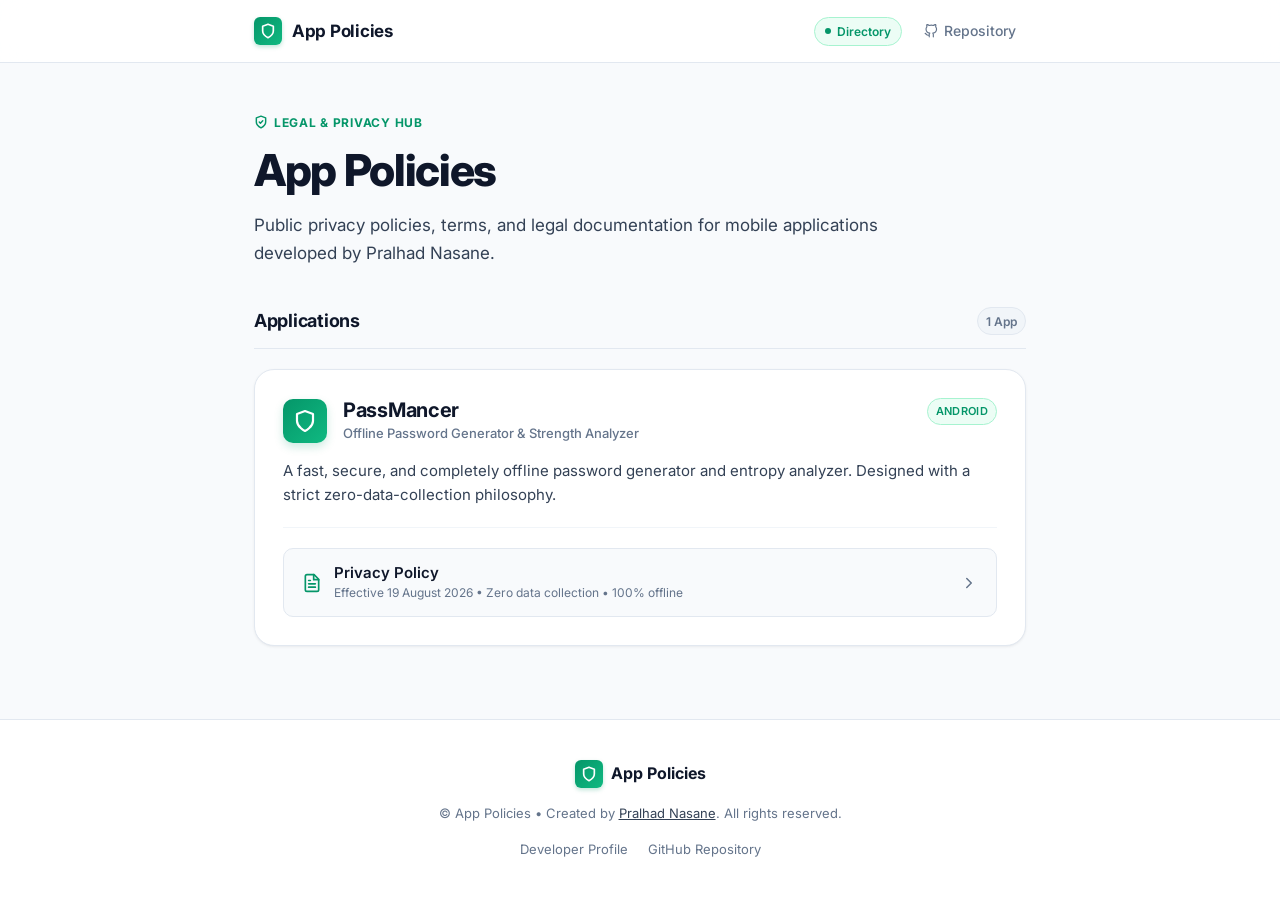
==== index.html @ 56f9294c "initialize project with privacy policy pages" ====
<!DOCTYPE html>
<html lang="en">
<head>
  <meta charset="UTF-8">
  <meta name="viewport" content="width=device-width, initial-scale=1.0">
  <meta name="description" content="Public privacy policies and legal documentation for applications created by Pralhad Nasane.">
  <meta name="author" content="Pralhad Nasane">
  <meta name="theme-color" content="#f8fafc">
  <meta name="robots" content="index, follow">

  <title>App Policies — Legal Documents & Privacy Policies</title>

  <!-- Open Source Font: Inter via Google Fonts -->
  <link rel="preconnect" href="https://fonts.googleapis.com">
  <link rel="preconnect" href="https://fonts.gstatic.com" crossorigin>
  <link href="https://fonts.googleapis.com/css2?family=Inter:wght@400;500;600;700;800&display=swap" rel="stylesheet">

  <!-- Stylesheet -->
  <link rel="stylesheet" href="./styles.css">
</head>
<body>

  <!-- Site Navigation Header -->
  <header class="site-header">
    <div class="header-container">
      <a href="./index.html" class="brand" aria-label="App Policies Directory">
        <div class="brand-icon" aria-hidden="true">
          <!-- Shield Key Icon -->
          <svg xmlns="http://www.w3.org/2000/svg" viewBox="0 0 24 24" fill="none" stroke="currentColor" stroke-width="2.5" stroke-linecap="round" stroke-linejoin="round">
            <path d="M12 22s8-4 8-10V5l-8-3-8 3v7c0 6 8 10 8 10z"/>
          </svg>
        </div>
        <span>App Policies</span>
      </a>

      <div class="header-nav">
        <span class="header-badge">
          <span class="header-badge-dot" aria-hidden="true"></span>
          Directory
        </span>
        <a href="https://github.com/Pralhad-Nasane/app-policies" target="_blank" rel="noopener noreferrer" class="nav-link" aria-label="GitHub Repository (opens in new tab)">
          <svg xmlns="http://www.w3.org/2000/svg" viewBox="0 0 24 24" fill="none" stroke="currentColor" stroke-width="2" stroke-linecap="round" stroke-linejoin="round" aria-hidden="true">
            <path d="M9 19c-5 1.5-5-2.5-7-3m14 6v-3.87a3.37 3.37 0 0 0-.94-2.61c3.14-.35 6.44-1.54 6.44-7A5.44 5.44 0 0 0 20 4.77 5.07 5.07 0 0 0 19.91 1S18.73.65 16 2.48a13.38 13.38 0 0 0-7 0C6.27.65 5.09 1 5.09 1A5.07 5.07 0 0 0 5 4.77a5.44 5.44 0 0 0-1.5 3.78c0 5.42 3.3 6.61 6.44 7A3.37 3.37 0 0 0 9 18.13V22"/>
          </svg>
          <span>Repository</span>
        </a>
      </div>
    </div>
  </header>

  <!-- Main Content -->
  <main class="main-content">

    <!-- Hero Header -->
    <header class="hero">
      <div class="hero-eyebrow">
        <svg xmlns="http://www.w3.org/2000/svg" width="14" height="14" viewBox="0 0 24 24" fill="none" stroke="currentColor" stroke-width="2.5" stroke-linecap="round" stroke-linejoin="round" aria-hidden="true">
          <path d="M12 22s8-4 8-10V5l-8-3-8 3v7c0 6 8 10 8 10z"/>
          <path d="m9 12 2 2 4-4"/>
        </svg>
        Legal & Privacy Hub
      </div>
      <h1 class="hero-title">App Policies</h1>
      <p class="hero-description">
        Public privacy policies, terms, and legal documentation for mobile applications developed by Pralhad Nasane.
      </p>
    </header>

    <!-- Applications List -->
    <section aria-labelledby="apps-heading">
      <div class="section-header">
        <h2 id="apps-heading" class="section-title">Applications</h2>
        <span class="section-count">1 App</span>
      </div>

      <div class="apps-grid">
        
        <!-- PassMancer Card -->
        <article class="app-card">
          <div class="app-card-header">
            <div class="app-meta">
              <div class="app-icon" aria-hidden="true">
                <!-- Shield Icon -->
                <svg xmlns="http://www.w3.org/2000/svg" viewBox="0 0 24 24" fill="none" stroke="currentColor" stroke-width="2.2" stroke-linecap="round" stroke-linejoin="round">
                  <path d="M12 22s8-4 8-10V5l-8-3-8 3v7c0 6 8 10 8 10z"/>
                </svg>
              </div>
              <div class="app-titles">
                <h3 class="app-name">PassMancer</h3>
                <span class="app-subtitle">Offline Password Generator & Strength Analyzer</span>
              </div>
            </div>
            <span class="platform-badge">Android</span>
          </div>

          <p class="app-description">
            A fast, secure, and completely offline password generator and entropy analyzer. Designed with a strict zero-data-collection philosophy.
          </p>

          <nav class="policy-links-list" aria-label="PassMancer legal documents">
            <a href="./passmancer/privacy-policy/index.html" class="policy-link-item">
              <div class="policy-link-left">
                <div class="policy-link-icon" aria-hidden="true">
                  <!-- Document Icon -->
                  <svg xmlns="http://www.w3.org/2000/svg" width="20" height="20" viewBox="0 0 24 24" fill="none" stroke="currentColor" stroke-width="2" stroke-linecap="round" stroke-linejoin="round">
                    <path d="M14.5 2H6a2 2 0 0 0-2 2v16a2 2 0 0 0 2 2h12a2 2 0 0 0 2-2V7.5L14.5 2z"/>
                    <polyline points="14 2 14 8 20 8"/>
                    <line x1="16" x2="8" y1="13" y2="13"/>
                    <line x1="16" x2="8" y1="17" y2="17"/>
                    <line x1="10" x2="8" y1="9" y2="9"/>
                  </svg>
                </div>
                <div class="policy-link-text">
                  <span class="policy-link-title">Privacy Policy</span>
                  <span class="policy-link-desc">Effective 19 August 2026 &bull; Zero data collection &bull; 100% offline</span>
                </div>
              </div>
              <div class="policy-link-arrow" aria-hidden="true">
                <svg xmlns="http://www.w3.org/2000/svg" width="18" height="18" viewBox="0 0 24 24" fill="none" stroke="currentColor" stroke-width="2" stroke-linecap="round" stroke-linejoin="round">
                  <polyline points="9 18 15 12 9 6"/>
                </svg>
              </div>
            </a>
          </nav>
        </article>

        <!-- Future apps can be added here easily as new .app-card elements -->

      </div>
    </section>

  </main>

  <!-- Site Footer -->
  <footer class="site-footer">
    <div class="footer-container">
      <div class="footer-brand">
        <div class="brand-icon" aria-hidden="true">
          <svg xmlns="http://www.w3.org/2000/svg" viewBox="0 0 24 24" fill="none" stroke="currentColor" stroke-width="2.5" stroke-linecap="round" stroke-linejoin="round">
            <path d="M12 22s8-4 8-10V5l-8-3-8 3v7c0 6 8 10 8 10z"/>
          </svg>
        </div>
        <span>App Policies</span>
      </div>
      <p class="footer-copy">&copy; App Policies &bull; Created by <a href="https://github.com/Pralhad-Nasane" target="_blank" rel="noopener noreferrer" style="color: var(--text-secondary); text-decoration: underline;">Pralhad Nasane</a>. All rights reserved.</p>
      <div class="footer-links">
        <a href="https://github.com/Pralhad-Nasane" target="_blank" rel="noopener noreferrer" class="footer-link">Developer Profile</a>
        <a href="https://github.com/Pralhad-Nasane/app-policies" target="_blank" rel="noopener noreferrer" class="footer-link">GitHub Repository</a>
      </div>
    </div>
  </footer>

</body>
</html>
---- styles.css ----
:root {
  /* Color Palette */
  --bg-page: #f8fafc;
  --bg-surface: #ffffff;
  --bg-subtle: #f1f5f9;
  --bg-accent-subtle: #ecfdf5;
  --bg-accent-light: #d1fae5;

  /* Text Colors */
  --text-primary: #0f172a;
  --text-secondary: #334155;
  --text-muted: #64748b;
  --text-tertiary: #94a3b8;

  /* Accent Colors (Emerald) */
  --accent-primary: #059669;
  --accent-hover: #047857;
  --accent-active: #065f46;
  --accent-border: #a7f3d0;

  /* Border & Divider Colors */
  --border-subtle: #e2e8f0;
  --border-medium: #cbd5e1;

  /* Typography */
  --font-family: 'Inter', -apple-system, BlinkMacSystemFont, 'Segoe UI', Roboto, 'Helvetica Neue', Arial, sans-serif;

  /* Shadows */
  --shadow-xs: 0 1px 2px 0 rgba(15, 23, 42, 0.04);
  --shadow-sm: 0 1px 3px 0 rgba(15, 23, 42, 0.06), 0 1px 2px -1px rgba(15, 23, 42, 0.04);
  --shadow-md: 0 4px 6px -1px rgba(15, 23, 42, 0.05), 0 2px 4px -2px rgba(15, 23, 42, 0.04);
  --shadow-lg: 0 10px 25px -5px rgba(15, 23, 42, 0.06), 0 8px 10px -6px rgba(15, 23, 42, 0.03);

  /* Layout & Radii */
  --radius-sm: 6px;
  --radius-md: 10px;
  --radius-lg: 14px;
  --radius-xl: 20px;
  --radius-full: 9999px;

  --max-width: 820px;
  --transition: 0.2s ease;
}

*, *::before, *::after {
  box-sizing: border-box;
  margin: 0;
  padding: 0;
}

html {
  font-family: var(--font-family);
  font-size: 16px;
  line-height: 1.6;
  color: var(--text-primary);
  background-color: var(--bg-page);
  -webkit-font-smoothing: antialiased;
  -moz-osx-font-smoothing: grayscale;
}

body {
  min-height: 100vh;
  display: flex;
  flex-direction: column;
  color: var(--text-secondary);
  background-color: var(--bg-page);
}

::selection {
  background-color: var(--accent-light);
  color: var(--accent-hover);
}

/* Header & Navigation */
.site-header {
  position: sticky;
  top: 0;
  z-index: 50;
  background-color: rgba(255, 255, 255, 0.88);
  backdrop-filter: blur(12px);
  -webkit-backdrop-filter: blur(12px);
  border-bottom: 1px solid var(--border-subtle);
}

.header-container {
  max-width: var(--max-width);
  margin: 0 auto;
  padding: 0.875rem 1.5rem;
  display: flex;
  align-items: center;
  justify-content: space-between;
  gap: 1rem;
}

.brand {
  display: flex;
  align-items: center;
  gap: 0.625rem;
  text-decoration: none;
  color: var(--text-primary);
  font-weight: 700;
  font-size: 1.0625rem;
  letter-spacing: -0.015em;
  transition: opacity var(--transition);
}

.brand:hover {
  opacity: 0.85;
}

.brand-icon {
  width: 28px;
  height: 28px;
  border-radius: var(--radius-sm);
  background: linear-gradient(135deg, #059669 0%, #10b981 100%);
  display: flex;
  align-items: center;
  justify-content: center;
  color: #ffffff;
  box-shadow: 0 2px 4px rgba(5, 150, 105, 0.25);
  flex-shrink: 0;
}

.brand-icon svg {
  width: 16px;
  height: 16px;
}

.header-badge {
  display: inline-flex;
  align-items: center;
  gap: 0.375rem;
  font-size: 0.75rem;
  font-weight: 600;
  color: var(--accent-primary);
  background-color: var(--bg-accent-subtle);
  border: 1px solid var(--accent-border);
  padding: 0.25rem 0.625rem;
  border-radius: var(--radius-full);
}

.header-badge-dot {
  width: 6px;
  height: 6px;
  border-radius: 50%;
  background-color: var(--accent-primary);
}

.header-nav {
  display: flex;
  align-items: center;
  gap: 0.75rem;
}

.nav-link {
  display: inline-flex;
  align-items: center;
  gap: 0.375rem;
  font-size: 0.875rem;
  font-weight: 500;
  color: var(--text-muted);
  text-decoration: none;
  padding: 0.375rem 0.625rem;
  border-radius: var(--radius-sm);
  transition: color var(--transition), background-color var(--transition);
}

.nav-link:hover {
  color: var(--text-primary);
  background-color: var(--bg-subtle);
}

.nav-link svg {
  width: 14px;
  height: 14px;
}

/* Main Content Layout */
.main-content {
  flex: 1 0 auto;
  max-width: var(--max-width);
  width: 100%;
  margin: 0 auto;
  padding: 3rem 1.5rem 4rem;
}

/* Hero Section */
.hero {
  margin-bottom: 2.5rem;
}

.hero-eyebrow {
  display: inline-flex;
  align-items: center;
  gap: 0.375rem;
  font-size: 0.75rem;
  font-weight: 700;
  text-transform: uppercase;
  letter-spacing: 0.06em;
  color: var(--accent-primary);
  margin-bottom: 0.75rem;
}

.hero-title {
  font-size: clamp(2rem, 4.5vw, 2.75rem);
  font-weight: 800;
  color: var(--text-primary);
  line-height: 1.2;
  letter-spacing: -0.03em;
  margin-bottom: 0.875rem;
}

.hero-description {
  font-size: 1.0625rem;
  line-height: 1.65;
  color: var(--text-secondary);
  max-width: 640px;
}

/* Applications Section Header */
.section-header {
  display: flex;
  align-items: center;
  justify-content: space-between;
  margin-bottom: 1.25rem;
  padding-bottom: 0.75rem;
  border-bottom: 1px solid var(--border-subtle);
}

.section-title {
  font-size: 1.125rem;
  font-weight: 700;
  color: var(--text-primary);
  letter-spacing: -0.015em;
}

.section-count {
  font-size: 0.75rem;
  font-weight: 600;
  color: var(--text-muted);
  background-color: var(--bg-subtle);
  padding: 0.2rem 0.5rem;
  border-radius: var(--radius-full);
  border: 1px solid var(--border-subtle);
}

/* App Cards Grid */
.apps-grid {
  display: flex;
  flex-direction: column;
  gap: 1.25rem;
}

.app-card {
  background-color: var(--bg-surface);
  border: 1px solid var(--border-subtle);
  border-radius: var(--radius-xl);
  padding: 1.75rem;
  box-shadow: var(--shadow-sm);
  transition: border-color var(--transition), box-shadow var(--transition);
}

.app-card:hover {
  border-color: var(--accent-border);
  box-shadow: var(--shadow-md);
}

.app-card-header {
  display: flex;
  align-items: flex-start;
  justify-content: space-between;
  gap: 1rem;
  margin-bottom: 1rem;
}

.app-meta {
  display: flex;
  align-items: center;
  gap: 1rem;
}

.app-icon {
  width: 44px;
  height: 44px;
  border-radius: var(--radius-md);
  background: linear-gradient(135deg, #059669 0%, #10b981 100%);
  color: #ffffff;
  display: flex;
  align-items: center;
  justify-content: center;
  box-shadow: 0 4px 10px rgba(5, 150, 105, 0.2);
  flex-shrink: 0;
}

.app-icon svg {
  width: 24px;
  height: 24px;
}

.app-titles {
  display: flex;
  flex-direction: column;
}

.app-name {
  font-size: 1.25rem;
  font-weight: 700;
  color: var(--text-primary);
  line-height: 1.25;
  letter-spacing: -0.015em;
}

.app-subtitle {
  font-size: 0.8125rem;
  color: var(--text-muted);
  font-weight: 500;
}

.platform-badge {
  display: inline-flex;
  align-items: center;
  gap: 0.25rem;
  font-size: 0.6875rem;
  font-weight: 600;
  color: var(--accent-primary);
  background-color: var(--bg-accent-subtle);
  border: 1px solid var(--accent-border);
  padding: 0.25rem 0.5rem;
  border-radius: var(--radius-full);
  text-transform: uppercase;
  letter-spacing: 0.03em;
}

.app-description {
  font-size: 0.9375rem;
  line-height: 1.6;
  color: var(--text-secondary);
  margin-bottom: 1.25rem;
}

/* Policy Links */
.policy-links-list {
  display: flex;
  flex-direction: column;
  gap: 0.5rem;
  border-top: 1px solid var(--bg-subtle);
  padding-top: 1.25rem;
}

.policy-link-item {
  display: flex;
  align-items: center;
  justify-content: space-between;
  padding: 0.875rem 1.125rem;
  background-color: var(--bg-page);
  border: 1px solid var(--border-subtle);
  border-radius: var(--radius-md);
  text-decoration: none;
  color: var(--text-primary);
  transition: background-color var(--transition), border-color var(--transition), transform var(--transition);
}

.policy-link-item:hover {
  background-color: var(--bg-surface);
  border-color: var(--accent-border);
  transform: translateY(-1px);
}

.policy-link-left {
  display: flex;
  align-items: center;
  gap: 0.75rem;
}

.policy-link-icon {
  width: 20px;
  height: 20px;
  color: var(--accent-primary);
  display: flex;
  align-items: center;
  justify-content: center;
  flex-shrink: 0;
}

.policy-link-text {
  display: flex;
  flex-direction: column;
}

.policy-link-title {
  font-size: 0.9375rem;
  font-weight: 600;
  color: var(--text-primary);
  line-height: 1.3;
}

.policy-link-desc {
  font-size: 0.75rem;
  color: var(--text-muted);
}

.policy-link-arrow {
  color: var(--text-muted);
  transition: color var(--transition), transform var(--transition);
  display: flex;
  align-items: center;
}

.policy-link-item:hover .policy-link-arrow {
  color: var(--accent-primary);
  transform: translateX(3px);
}

/* Accessibility Focus */
a:focus-visible {
  outline: 2px solid var(--accent-primary);
  outline-offset: 3px;
  border-radius: 4px;
}

/* Footer */
.site-footer {
  border-top: 1px solid var(--border-subtle);
  background-color: var(--bg-surface);
  margin-top: auto;
}

.footer-container {
  max-width: var(--max-width);
  margin: 0 auto;
  padding: 2.5rem 1.5rem;
  display: flex;
  flex-direction: column;
  align-items: center;
  gap: 1rem;
  text-align: center;
}

.footer-brand {
  display: flex;
  align-items: center;
  gap: 0.5rem;
  font-weight: 700;
  font-size: 1rem;
  color: var(--text-primary);
}

.footer-copy {
  font-size: 0.8125rem;
  color: var(--text-muted);
  line-height: 1.5;
}

.footer-links {
  display: flex;
  gap: 1.25rem;
}

.footer-link {
  font-size: 0.8125rem;
  color: var(--text-muted);
  text-decoration: none;
  transition: color var(--transition);
}

.footer-link:hover {
  color: var(--accent-primary);
  text-decoration: underline;
}

/* Responsive */
@media (max-width: 640px) {
  .header-container {
    padding: 0.75rem 1rem;
  }

  .main-content {
    padding: 2rem 1rem 3rem;
  }

  .app-card {
    padding: 1.25rem;
  }

  .app-card-header {
    flex-direction: column;
    align-items: flex-start;
    gap: 0.75rem;
  }

  .policy-link-item {
    padding: 0.75rem 1rem;
  }
}
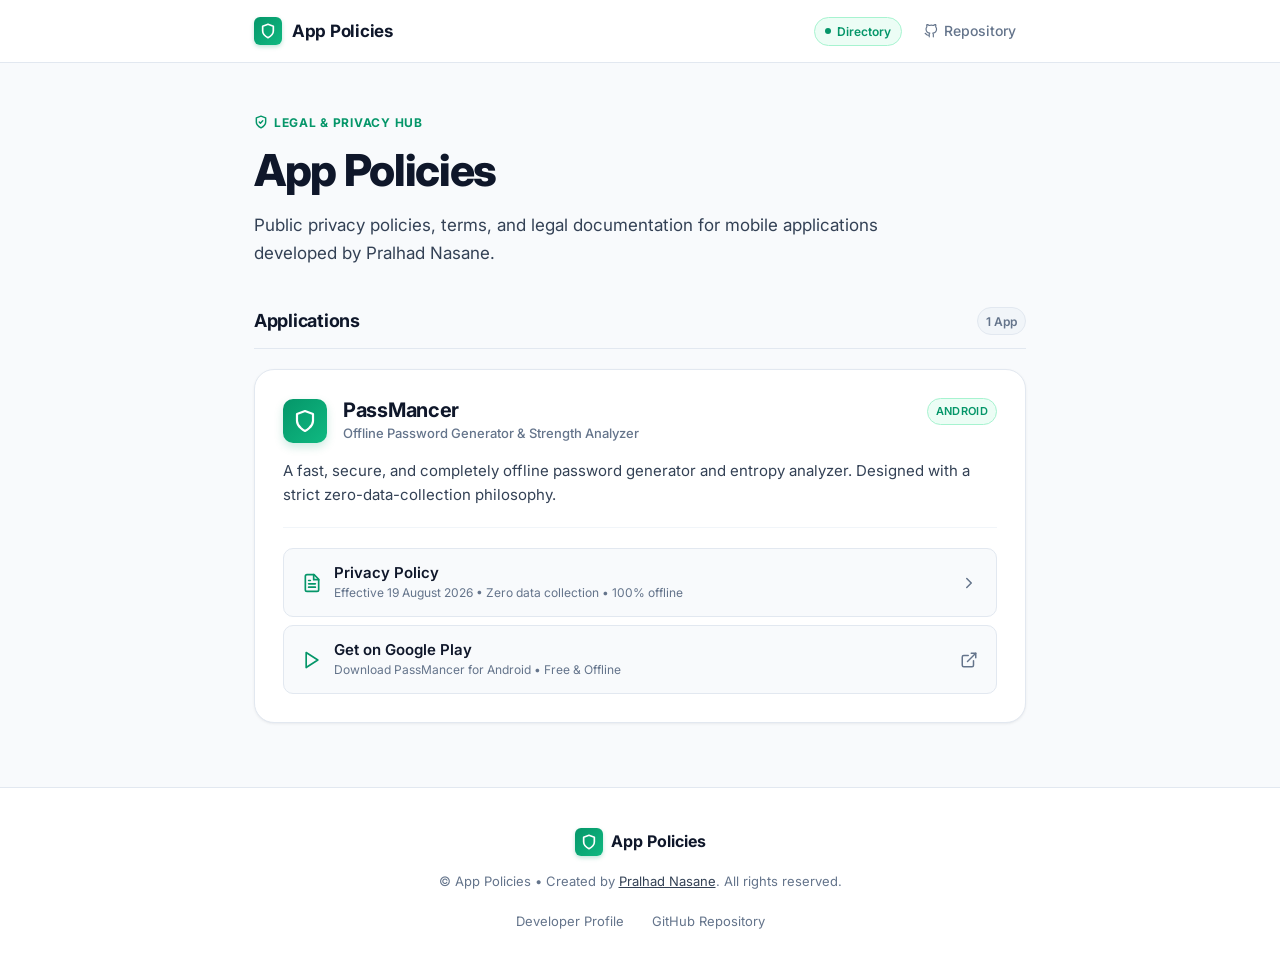
==== commit 09157d6c: "apply responsive styling" ====
--- a/index.html
+++ b/index.html
@@ -97,7 +97,7 @@
             A fast, secure, and completely offline password generator and entropy analyzer. Designed with a strict zero-data-collection philosophy.
           </p>
 
-          <nav class="policy-links-list" aria-label="PassMancer legal documents">
+          <nav class="policy-links-list" aria-label="PassMancer links and documents">
             <a href="./passmancer/privacy-policy/index.html" class="policy-link-item">
               <div class="policy-link-left">
                 <div class="policy-link-icon" aria-hidden="true">
@@ -118,6 +118,29 @@
               <div class="policy-link-arrow" aria-hidden="true">
                 <svg xmlns="http://www.w3.org/2000/svg" width="18" height="18" viewBox="0 0 24 24" fill="none" stroke="currentColor" stroke-width="2" stroke-linecap="round" stroke-linejoin="round">
                   <polyline points="9 18 15 12 9 6"/>
+                </svg>
+              </div>
+            </a>
+
+            <a href="https://play.google.com/store/apps/details?id=com.passmancer.android&amp;pcampaignid=web_share" target="_blank" rel="noopener noreferrer" class="policy-link-item">
+              <div class="policy-link-left">
+                <div class="policy-link-icon" aria-hidden="true">
+                  <!-- Google Play Icon -->
+                  <svg xmlns="http://www.w3.org/2000/svg" width="20" height="20" viewBox="0 0 24 24" fill="none" stroke="currentColor" stroke-width="2" stroke-linecap="round" stroke-linejoin="round">
+                    <polygon points="5 3 19 12 5 21 5 3"/>
+                  </svg>
+                </div>
+                <div class="policy-link-text">
+                  <span class="policy-link-title">Get on Google Play</span>
+                  <span class="policy-link-desc">Download PassMancer for Android &bull; Free &amp; Offline</span>
+                </div>
+              </div>
+              <div class="policy-link-arrow" aria-hidden="true">
+                <!-- External Link Icon -->
+                <svg xmlns="http://www.w3.org/2000/svg" width="18" height="18" viewBox="0 0 24 24" fill="none" stroke="currentColor" stroke-width="2" stroke-linecap="round" stroke-linejoin="round">
+                  <path d="M18 13v6a2 2 0 0 1-2 2H5a2 2 0 0 1-2-2V8a2 2 0 0 1 2-2h6"/>
+                  <polyline points="15 3 21 3 21 9"/>
+                  <line x1="10" x2="21" y1="14" y2="3"/>
                 </svg>
               </div>
             </a>
--- a/styles.css
+++ b/styles.css
@@ -56,6 +56,7 @@
   background-color: var(--bg-page);
   -webkit-font-smoothing: antialiased;
   -moz-osx-font-smoothing: grayscale;
+  overflow-x: hidden;
 }
 
 body {
@@ -64,6 +65,9 @@
   flex-direction: column;
   color: var(--text-secondary);
   background-color: var(--bg-page);
+  overflow-x: hidden;
+  overflow-wrap: break-word;
+  word-wrap: break-word;
 }
 
 ::selection {
@@ -76,7 +80,7 @@
   position: sticky;
   top: 0;
   z-index: 50;
-  background-color: rgba(255, 255, 255, 0.88);
+  background-color: rgba(255, 255, 255, 0.9);
   backdrop-filter: blur(12px);
   -webkit-backdrop-filter: blur(12px);
   border-bottom: 1px solid var(--border-subtle);
@@ -102,6 +106,7 @@
   font-size: 1.0625rem;
   letter-spacing: -0.015em;
   transition: opacity var(--transition);
+  flex-shrink: 0;
 }
 
 .brand:hover {
@@ -137,6 +142,7 @@
   border: 1px solid var(--accent-border);
   padding: 0.25rem 0.625rem;
   border-radius: var(--radius-full);
+  white-space: nowrap;
 }
 
 .header-badge-dot {
@@ -144,6 +150,7 @@
   height: 6px;
   border-radius: 50%;
   background-color: var(--accent-primary);
+  flex-shrink: 0;
 }
 
 .header-nav {
@@ -163,6 +170,7 @@
   padding: 0.375rem 0.625rem;
   border-radius: var(--radius-sm);
   transition: color var(--transition), background-color var(--transition);
+  white-space: nowrap;
 }
 
 .nav-link:hover {
@@ -173,6 +181,7 @@
 .nav-link svg {
   width: 14px;
   height: 14px;
+  flex-shrink: 0;
 }
 
 /* Main Content Layout */
@@ -202,7 +211,7 @@
 }
 
 .hero-title {
-  font-size: clamp(2rem, 4.5vw, 2.75rem);
+  font-size: clamp(1.875rem, 4.5vw, 2.75rem);
   font-weight: 800;
   color: var(--text-primary);
   line-height: 1.2;
@@ -329,6 +338,7 @@
   border-radius: var(--radius-full);
   text-transform: uppercase;
   letter-spacing: 0.03em;
+  flex-shrink: 0;
 }
 
 .app-description {
@@ -404,6 +414,7 @@
   transition: color var(--transition), transform var(--transition);
   display: flex;
   align-items: center;
+  flex-shrink: 0;
 }
 
 .policy-link-item:hover .policy-link-arrow {
@@ -453,7 +464,9 @@
 
 .footer-links {
   display: flex;
-  gap: 1.25rem;
+  flex-wrap: wrap;
+  justify-content: center;
+  gap: 1rem 1.25rem;
 }
 
 .footer-link {
@@ -461,6 +474,7 @@
   color: var(--text-muted);
   text-decoration: none;
   transition: color var(--transition);
+  padding: 0.25rem;
 }
 
 .footer-link:hover {
@@ -468,14 +482,15 @@
   text-decoration: underline;
 }
 
-/* Responsive */
+/* Responsive Media Queries */
 @media (max-width: 640px) {
   .header-container {
     padding: 0.75rem 1rem;
+    gap: 0.5rem;
   }
 
   .main-content {
-    padding: 2rem 1rem 3rem;
+    padding: 1.75rem 1rem 3rem;
   }
 
   .app-card {
@@ -492,3 +507,25 @@
     padding: 0.75rem 1rem;
   }
 }
+
+@media (max-width: 380px) {
+  .header-badge {
+    display: none;
+  }
+
+  .header-container {
+    padding: 0.625rem 0.75rem;
+  }
+
+  .main-content {
+    padding: 1.25rem 0.625rem 2.5rem;
+  }
+
+  .hero-title {
+    font-size: 1.5rem;
+  }
+
+  .app-card {
+    padding: 1rem 0.75rem;
+  }
+}
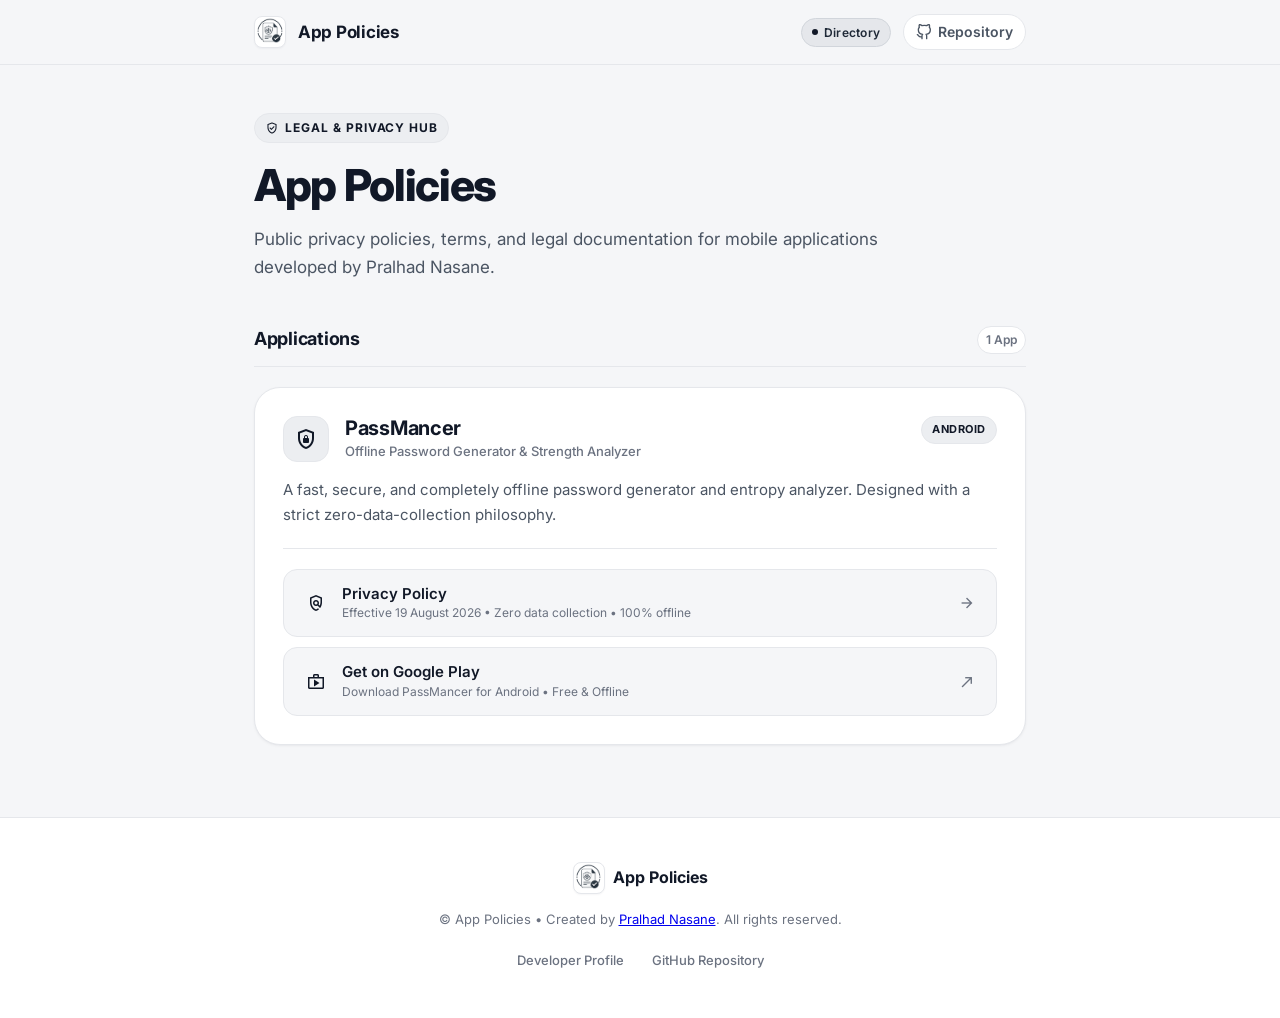
==== commit 9174a236: "Update design to monochrome light theme and add site logo" ====
--- a/index.html
+++ b/index.html
@@ -5,15 +5,16 @@
   <meta name="viewport" content="width=device-width, initial-scale=1.0">
   <meta name="description" content="Public privacy policies and legal documentation for applications created by Pralhad Nasane.">
   <meta name="author" content="Pralhad Nasane">
-  <meta name="theme-color" content="#f8fafc">
+  <meta name="theme-color" content="#f5f6f8">
   <meta name="robots" content="index, follow">
 
-  <title>App Policies — Legal Documents & Privacy Policies</title>
+  <title>App Policies — Legal Documents &amp; Privacy Policies</title>
 
-  <!-- Open Source Font: Inter via Google Fonts -->
+  <!-- Open Source Fonts: Inter & Material Symbols via Google Fonts -->
   <link rel="preconnect" href="https://fonts.googleapis.com">
   <link rel="preconnect" href="https://fonts.gstatic.com" crossorigin>
   <link href="https://fonts.googleapis.com/css2?family=Inter:wght@400;500;600;700;800&display=swap" rel="stylesheet">
+  <link href="https://fonts.googleapis.com/css2?family=Material+Symbols+Outlined:opsz,wght,FILL,GRAD@20..48,100..700,0..1,-50..200" rel="stylesheet">
 
   <!-- Stylesheet -->
   <link rel="stylesheet" href="./styles.css">
@@ -25,10 +26,7 @@
     <div class="header-container">
       <a href="./index.html" class="brand" aria-label="App Policies Directory">
         <div class="brand-icon" aria-hidden="true">
-          <!-- Shield Key Icon -->
-          <svg xmlns="http://www.w3.org/2000/svg" viewBox="0 0 24 24" fill="none" stroke="currentColor" stroke-width="2.5" stroke-linecap="round" stroke-linejoin="round">
-            <path d="M12 22s8-4 8-10V5l-8-3-8 3v7c0 6 8 10 8 10z"/>
-          </svg>
+          <img src="./logo.png" alt="App Policies Logo" width="32" height="32">
         </div>
         <span>App Policies</span>
       </a>
@@ -39,7 +37,7 @@
           Directory
         </span>
         <a href="https://github.com/Pralhad-Nasane/app-policies" target="_blank" rel="noopener noreferrer" class="nav-link" aria-label="GitHub Repository (opens in new tab)">
-          <svg xmlns="http://www.w3.org/2000/svg" viewBox="0 0 24 24" fill="none" stroke="currentColor" stroke-width="2" stroke-linecap="round" stroke-linejoin="round" aria-hidden="true">
+          <svg xmlns="http://www.w3.org/2000/svg" width="16" height="16" viewBox="0 0 24 24" fill="none" stroke="currentColor" stroke-width="2" stroke-linecap="round" stroke-linejoin="round" aria-hidden="true">
             <path d="M9 19c-5 1.5-5-2.5-7-3m14 6v-3.87a3.37 3.37 0 0 0-.94-2.61c3.14-.35 6.44-1.54 6.44-7A5.44 5.44 0 0 0 20 4.77 5.07 5.07 0 0 0 19.91 1S18.73.65 16 2.48a13.38 13.38 0 0 0-7 0C6.27.65 5.09 1 5.09 1A5.07 5.07 0 0 0 5 4.77a5.44 5.44 0 0 0-1.5 3.78c0 5.42 3.3 6.61 6.44 7A3.37 3.37 0 0 0 9 18.13V22"/>
           </svg>
           <span>Repository</span>
@@ -54,11 +52,8 @@
     <!-- Hero Header -->
     <header class="hero">
       <div class="hero-eyebrow">
-        <svg xmlns="http://www.w3.org/2000/svg" width="14" height="14" viewBox="0 0 24 24" fill="none" stroke="currentColor" stroke-width="2.5" stroke-linecap="round" stroke-linejoin="round" aria-hidden="true">
-          <path d="M12 22s8-4 8-10V5l-8-3-8 3v7c0 6 8 10 8 10z"/>
-          <path d="m9 12 2 2 4-4"/>
-        </svg>
-        Legal & Privacy Hub
+        <span class="material-symbols-outlined" aria-hidden="true">verified_user</span>
+        Legal &amp; Privacy Hub
       </div>
       <h1 class="hero-title">App Policies</h1>
       <p class="hero-description">
@@ -80,14 +75,11 @@
           <div class="app-card-header">
             <div class="app-meta">
               <div class="app-icon" aria-hidden="true">
-                <!-- Shield Icon -->
-                <svg xmlns="http://www.w3.org/2000/svg" viewBox="0 0 24 24" fill="none" stroke="currentColor" stroke-width="2.2" stroke-linecap="round" stroke-linejoin="round">
-                  <path d="M12 22s8-4 8-10V5l-8-3-8 3v7c0 6 8 10 8 10z"/>
-                </svg>
+                <span class="material-symbols-outlined">shield_lock</span>
               </div>
               <div class="app-titles">
                 <h3 class="app-name">PassMancer</h3>
-                <span class="app-subtitle">Offline Password Generator & Strength Analyzer</span>
+                <span class="app-subtitle">Offline Password Generator &amp; Strength Analyzer</span>
               </div>
             </div>
             <span class="platform-badge">Android</span>
@@ -101,14 +93,7 @@
             <a href="./passmancer/privacy-policy/index.html" class="policy-link-item">
               <div class="policy-link-left">
                 <div class="policy-link-icon" aria-hidden="true">
-                  <!-- Document Icon -->
-                  <svg xmlns="http://www.w3.org/2000/svg" width="20" height="20" viewBox="0 0 24 24" fill="none" stroke="currentColor" stroke-width="2" stroke-linecap="round" stroke-linejoin="round">
-                    <path d="M14.5 2H6a2 2 0 0 0-2 2v16a2 2 0 0 0 2 2h12a2 2 0 0 0 2-2V7.5L14.5 2z"/>
-                    <polyline points="14 2 14 8 20 8"/>
-                    <line x1="16" x2="8" y1="13" y2="13"/>
-                    <line x1="16" x2="8" y1="17" y2="17"/>
-                    <line x1="10" x2="8" y1="9" y2="9"/>
-                  </svg>
+                  <span class="material-symbols-outlined">policy</span>
                 </div>
                 <div class="policy-link-text">
                   <span class="policy-link-title">Privacy Policy</span>
@@ -116,19 +101,14 @@
                 </div>
               </div>
               <div class="policy-link-arrow" aria-hidden="true">
-                <svg xmlns="http://www.w3.org/2000/svg" width="18" height="18" viewBox="0 0 24 24" fill="none" stroke="currentColor" stroke-width="2" stroke-linecap="round" stroke-linejoin="round">
-                  <polyline points="9 18 15 12 9 6"/>
-                </svg>
+                <span class="material-symbols-outlined">arrow_forward</span>
               </div>
             </a>
 
             <a href="https://play.google.com/store/apps/details?id=com.passmancer.android&amp;pcampaignid=web_share" target="_blank" rel="noopener noreferrer" class="policy-link-item">
               <div class="policy-link-left">
                 <div class="policy-link-icon" aria-hidden="true">
-                  <!-- Google Play Icon -->
-                  <svg xmlns="http://www.w3.org/2000/svg" width="20" height="20" viewBox="0 0 24 24" fill="none" stroke="currentColor" stroke-width="2" stroke-linecap="round" stroke-linejoin="round">
-                    <polygon points="5 3 19 12 5 21 5 3"/>
-                  </svg>
+                  <span class="material-symbols-outlined">shop</span>
                 </div>
                 <div class="policy-link-text">
                   <span class="policy-link-title">Get on Google Play</span>
@@ -136,12 +116,7 @@
                 </div>
               </div>
               <div class="policy-link-arrow" aria-hidden="true">
-                <!-- External Link Icon -->
-                <svg xmlns="http://www.w3.org/2000/svg" width="18" height="18" viewBox="0 0 24 24" fill="none" stroke="currentColor" stroke-width="2" stroke-linecap="round" stroke-linejoin="round">
-                  <path d="M18 13v6a2 2 0 0 1-2 2H5a2 2 0 0 1-2-2V8a2 2 0 0 1 2-2h6"/>
-                  <polyline points="15 3 21 3 21 9"/>
-                  <line x1="10" x2="21" y1="14" y2="3"/>
-                </svg>
+                <span class="material-symbols-outlined">north_east</span>
               </div>
             </a>
           </nav>
@@ -159,13 +134,11 @@
     <div class="footer-container">
       <div class="footer-brand">
         <div class="brand-icon" aria-hidden="true">
-          <svg xmlns="http://www.w3.org/2000/svg" viewBox="0 0 24 24" fill="none" stroke="currentColor" stroke-width="2.5" stroke-linecap="round" stroke-linejoin="round">
-            <path d="M12 22s8-4 8-10V5l-8-3-8 3v7c0 6 8 10 8 10z"/>
-          </svg>
+          <img src="./logo.png" alt="App Policies Logo" width="32" height="32">
         </div>
         <span>App Policies</span>
       </div>
-      <p class="footer-copy">&copy; App Policies &bull; Created by <a href="https://github.com/Pralhad-Nasane" target="_blank" rel="noopener noreferrer" style="color: var(--text-secondary); text-decoration: underline;">Pralhad Nasane</a>. All rights reserved.</p>
+      <p class="footer-copy">&copy; App Policies &bull; Created by <a href="https://github.com/Pralhad-Nasane" target="_blank" rel="noopener noreferrer">Pralhad Nasane</a>. All rights reserved.</p>
       <div class="footer-links">
         <a href="https://github.com/Pralhad-Nasane" target="_blank" rel="noopener noreferrer" class="footer-link">Developer Profile</a>
         <a href="https://github.com/Pralhad-Nasane/app-policies" target="_blank" rel="noopener noreferrer" class="footer-link">GitHub Repository</a>
--- a/styles.css
+++ b/styles.css
@@ -1,45 +1,50 @@
 :root {
-  /* Color Palette */
-  --bg-page: #f8fafc;
+  --bg-page: #f5f6f8;
   --bg-surface: #ffffff;
-  --bg-subtle: #f1f5f9;
-  --bg-accent-subtle: #ecfdf5;
-  --bg-accent-light: #d1fae5;
-
-  /* Text Colors */
-  --text-primary: #0f172a;
-  --text-secondary: #334155;
-  --text-muted: #64748b;
-  --text-tertiary: #94a3b8;
-
-  /* Accent Colors (Emerald) */
-  --accent-primary: #059669;
-  --accent-hover: #047857;
-  --accent-active: #065f46;
-  --accent-border: #a7f3d0;
-
-  /* Border & Divider Colors */
-  --border-subtle: #e2e8f0;
-  --border-medium: #cbd5e1;
+  --bg-surface-subtle: #eceef1;
+  --bg-surface-container: #f0f2f5;
+  --bg-surface-hover: #e4e7eb;
+
+  /* Text & Contrast Tokens */
+  --text-primary: #111827;      /* Deep charcoal */
+  --text-secondary: #4b5563;    /* Slate gray */
+  --text-muted: #6b7280;        /* Muted neutral gray */
+  --text-tertiary: #9ca3af;     /* Subtle gray */
+
+  --btn-bg: #18181b;
+  --btn-bg-hover: #27272a;
+  --btn-bg-active: #09090b;
+  --btn-text: #f9fafb;
+
+  /* Borders & Dividers */
+  --border-subtle: #e5e7eb;
+  --border-medium: #d1d5db;
+  --border-strong: #9ca3af;
+
+  /* Badge & Chip Tokens */
+  --badge-bg: #e5e7eb;
+  --badge-text: #1f2937;
+  --badge-border: #d1d5db;
 
   /* Typography */
-  --font-family: 'Inter', -apple-system, BlinkMacSystemFont, 'Segoe UI', Roboto, 'Helvetica Neue', Arial, sans-serif;
+  --font-family: 'Inter', -apple-system, BlinkMacSystemFont, 'Segoe UI', Roboto, Helvetica, Arial, sans-serif;
+  --font-mono: ui-monospace, SFMono-Regular, Menlo, Monaco, Consolas, monospace;
+
+  /* Radii */
+  --radius-xs: 4px;
+  --radius-sm: 8px;
+  --radius-md: 14px;
+  --radius-lg: 20px;
+  --radius-xl: 26px;
+  --radius-full: 9999px;
 
   /* Shadows */
-  --shadow-xs: 0 1px 2px 0 rgba(15, 23, 42, 0.04);
-  --shadow-sm: 0 1px 3px 0 rgba(15, 23, 42, 0.06), 0 1px 2px -1px rgba(15, 23, 42, 0.04);
-  --shadow-md: 0 4px 6px -1px rgba(15, 23, 42, 0.05), 0 2px 4px -2px rgba(15, 23, 42, 0.04);
-  --shadow-lg: 0 10px 25px -5px rgba(15, 23, 42, 0.06), 0 8px 10px -6px rgba(15, 23, 42, 0.03);
-
-  /* Layout & Radii */
-  --radius-sm: 6px;
-  --radius-md: 10px;
-  --radius-lg: 14px;
-  --radius-xl: 20px;
-  --radius-full: 9999px;
+  --shadow-xs: 0 1px 2px 0 rgba(17, 24, 39, 0.04);
+  --shadow-sm: 0 1px 3px 0 rgba(17, 24, 39, 0.05), 0 1px 2px -1px rgba(17, 24, 39, 0.03);
+  --shadow-md: 0 4px 6px -1px rgba(17, 24, 39, 0.04), 0 2px 4px -2px rgba(17, 24, 39, 0.02);
 
   --max-width: 820px;
-  --transition: 0.2s ease;
+  --transition: 0.18s ease;
 }
 
 *, *::before, *::after {
@@ -71,19 +76,38 @@
 }
 
 ::selection {
-  background-color: var(--accent-light);
-  color: var(--accent-hover);
-}
-
-/* Header & Navigation */
+  background-color: #e5e7eb;
+  color: #111827;
+}
+
+/* Material Symbols Utility */
+.material-symbols-outlined {
+  font-family: 'Material Symbols Outlined';
+  font-weight: normal;
+  font-style: normal;
+  font-size: 20px;
+  line-height: 1;
+  letter-spacing: normal;
+  text-transform: none;
+  display: inline-block;
+  white-space: nowrap;
+  word-wrap: normal;
+  direction: ltr;
+  -webkit-font-feature-settings: 'liga';
+  -webkit-font-smoothing: antialiased;
+  vertical-align: middle;
+}
+
+/* Navigation Header */
 .site-header {
   position: sticky;
   top: 0;
   z-index: 50;
-  background-color: rgba(255, 255, 255, 0.9);
+  background-color: rgba(245, 246, 248, 0.94);
   backdrop-filter: blur(12px);
   -webkit-backdrop-filter: blur(12px);
   border-bottom: 1px solid var(--border-subtle);
+  transition: border-color var(--transition);
 }
 
 .header-container {
@@ -99,7 +123,7 @@
 .brand {
   display: flex;
   align-items: center;
-  gap: 0.625rem;
+  gap: 0.75rem;
   text-decoration: none;
   color: var(--text-primary);
   font-weight: 700;
@@ -114,21 +138,24 @@
 }
 
 .brand-icon {
-  width: 28px;
-  height: 28px;
+  width: 32px;
+  height: 32px;
   border-radius: var(--radius-sm);
-  background: linear-gradient(135deg, #059669 0%, #10b981 100%);
+  background-color: var(--bg-surface);
+  border: 1px solid var(--border-subtle);
   display: flex;
   align-items: center;
   justify-content: center;
-  color: #ffffff;
-  box-shadow: 0 2px 4px rgba(5, 150, 105, 0.25);
-  flex-shrink: 0;
-}
-
-.brand-icon svg {
-  width: 16px;
-  height: 16px;
+  flex-shrink: 0;
+  overflow: hidden;
+  box-shadow: var(--shadow-xs);
+}
+
+.brand-icon img {
+  width: 100%;
+  height: 100%;
+  object-fit: cover;
+  display: block;
 }
 
 .header-badge {
@@ -137,11 +164,12 @@
   gap: 0.375rem;
   font-size: 0.75rem;
   font-weight: 600;
-  color: var(--accent-primary);
-  background-color: var(--bg-accent-subtle);
-  border: 1px solid var(--accent-border);
+  color: var(--badge-text);
+  background-color: var(--badge-bg);
+  border: 1px solid var(--badge-border);
   padding: 0.25rem 0.625rem;
   border-radius: var(--radius-full);
+  letter-spacing: 0.02em;
   white-space: nowrap;
 }
 
@@ -149,7 +177,7 @@
   width: 6px;
   height: 6px;
   border-radius: 50%;
-  background-color: var(--accent-primary);
+  background-color: var(--text-primary);
   flex-shrink: 0;
 }
 
@@ -164,24 +192,26 @@
   align-items: center;
   gap: 0.375rem;
   font-size: 0.875rem;
-  font-weight: 500;
-  color: var(--text-muted);
+  font-weight: 600;
+  color: var(--text-secondary);
   text-decoration: none;
-  padding: 0.375rem 0.625rem;
-  border-radius: var(--radius-sm);
-  transition: color var(--transition), background-color var(--transition);
+  padding: 0.375rem 0.75rem;
+  border-radius: var(--radius-full);
+  background-color: var(--bg-surface);
+  border: 1px solid var(--border-subtle);
+  transition: all var(--transition);
   white-space: nowrap;
 }
 
 .nav-link:hover {
   color: var(--text-primary);
-  background-color: var(--bg-subtle);
-}
-
-.nav-link svg {
-  width: 14px;
-  height: 14px;
-  flex-shrink: 0;
+  background-color: var(--bg-surface-hover);
+  border-color: var(--border-medium);
+}
+
+.nav-link .material-symbols-outlined {
+  font-size: 16px;
+  color: var(--text-muted);
 }
 
 /* Main Content Layout */
@@ -190,12 +220,12 @@
   max-width: var(--max-width);
   width: 100%;
   margin: 0 auto;
-  padding: 3rem 1.5rem 4rem;
+  padding: 3rem 1.5rem 4.5rem;
 }
 
 /* Hero Section */
 .hero {
-  margin-bottom: 2.5rem;
+  margin-bottom: 2.75rem;
 }
 
 .hero-eyebrow {
@@ -205,13 +235,21 @@
   font-size: 0.75rem;
   font-weight: 700;
   text-transform: uppercase;
-  letter-spacing: 0.06em;
-  color: var(--accent-primary);
-  margin-bottom: 0.75rem;
+  letter-spacing: 0.08em;
+  color: var(--text-primary);
+  background-color: var(--bg-surface-subtle);
+  border: 1px solid var(--border-subtle);
+  padding: 0.25rem 0.625rem;
+  border-radius: var(--radius-full);
+  margin-bottom: 1rem;
+}
+
+.hero-eyebrow .material-symbols-outlined {
+  font-size: 14px;
 }
 
 .hero-title {
-  font-size: clamp(1.875rem, 4.5vw, 2.75rem);
+  font-size: clamp(2rem, 4.5vw, 2.75rem);
   font-weight: 800;
   color: var(--text-primary);
   line-height: 1.2;
@@ -247,13 +285,13 @@
   font-size: 0.75rem;
   font-weight: 600;
   color: var(--text-muted);
-  background-color: var(--bg-subtle);
+  background-color: var(--bg-surface);
   padding: 0.2rem 0.5rem;
   border-radius: var(--radius-full);
   border: 1px solid var(--border-subtle);
 }
 
-/* App Cards Grid */
+/* App Cards */
 .apps-grid {
   display: flex;
   flex-direction: column;
@@ -266,11 +304,11 @@
   border-radius: var(--radius-xl);
   padding: 1.75rem;
   box-shadow: var(--shadow-sm);
-  transition: border-color var(--transition), box-shadow var(--transition);
+  transition: all var(--transition);
 }
 
 .app-card:hover {
-  border-color: var(--accent-border);
+  border-color: var(--border-medium);
   box-shadow: var(--shadow-md);
 }
 
@@ -289,21 +327,21 @@
 }
 
 .app-icon {
-  width: 44px;
-  height: 44px;
+  width: 46px;
+  height: 46px;
   border-radius: var(--radius-md);
-  background: linear-gradient(135deg, #059669 0%, #10b981 100%);
-  color: #ffffff;
+  background-color: var(--bg-surface-subtle);
+  color: var(--text-primary);
   display: flex;
   align-items: center;
   justify-content: center;
-  box-shadow: 0 4px 10px rgba(5, 150, 105, 0.2);
-  flex-shrink: 0;
-}
-
-.app-icon svg {
-  width: 24px;
-  height: 24px;
+  border: 1px solid var(--border-subtle);
+  flex-shrink: 0;
+}
+
+.app-icon .material-symbols-outlined {
+  font-size: 24px;
+  color: var(--text-primary);
 }
 
 .app-titles {
@@ -330,30 +368,30 @@
   align-items: center;
   gap: 0.25rem;
   font-size: 0.6875rem;
-  font-weight: 600;
-  color: var(--accent-primary);
-  background-color: var(--bg-accent-subtle);
-  border: 1px solid var(--accent-border);
-  padding: 0.25rem 0.5rem;
+  font-weight: 700;
+  color: var(--text-primary);
+  background-color: var(--bg-surface-subtle);
+  border: 1px solid var(--border-subtle);
+  padding: 0.25rem 0.625rem;
   border-radius: var(--radius-full);
   text-transform: uppercase;
-  letter-spacing: 0.03em;
+  letter-spacing: 0.05em;
   flex-shrink: 0;
 }
 
 .app-description {
   font-size: 0.9375rem;
-  line-height: 1.6;
+  line-height: 1.65;
   color: var(--text-secondary);
   margin-bottom: 1.25rem;
 }
 
-/* Policy Links */
+/* Action Links inside App Card */
 .policy-links-list {
   display: flex;
   flex-direction: column;
-  gap: 0.5rem;
-  border-top: 1px solid var(--bg-subtle);
+  gap: 0.625rem;
+  border-top: 1px solid var(--border-subtle);
   padding-top: 1.25rem;
 }
 
@@ -361,35 +399,40 @@
   display: flex;
   align-items: center;
   justify-content: space-between;
-  padding: 0.875rem 1.125rem;
+  padding: 0.875rem 1.25rem;
   background-color: var(--bg-page);
   border: 1px solid var(--border-subtle);
   border-radius: var(--radius-md);
   text-decoration: none;
   color: var(--text-primary);
-  transition: background-color var(--transition), border-color var(--transition), transform var(--transition);
+  transition: all var(--transition);
 }
 
 .policy-link-item:hover {
-  background-color: var(--bg-surface);
-  border-color: var(--accent-border);
+  background-color: var(--bg-surface-subtle);
+  border-color: var(--border-medium);
   transform: translateY(-1px);
 }
 
 .policy-link-left {
   display: flex;
   align-items: center;
-  gap: 0.75rem;
+  gap: 0.875rem;
 }
 
 .policy-link-icon {
-  width: 20px;
-  height: 20px;
-  color: var(--accent-primary);
+  width: 24px;
+  height: 24px;
+  color: var(--text-primary);
   display: flex;
   align-items: center;
   justify-content: center;
   flex-shrink: 0;
+}
+
+.policy-link-icon .material-symbols-outlined {
+  font-size: 20px;
+  color: var(--text-primary);
 }
 
 .policy-link-text {
@@ -417,16 +460,21 @@
   flex-shrink: 0;
 }
 
+.policy-link-arrow .material-symbols-outlined {
+  font-size: 18px;
+}
+
 .policy-link-item:hover .policy-link-arrow {
-  color: var(--accent-primary);
+  color: var(--text-primary);
   transform: translateX(3px);
 }
 
 /* Accessibility Focus */
-a:focus-visible {
-  outline: 2px solid var(--accent-primary);
+a:focus-visible,
+button:focus-visible {
+  outline: 2px solid var(--text-primary);
   outline-offset: 3px;
-  border-radius: 4px;
+  border-radius: var(--radius-xs);
 }
 
 /* Footer */
@@ -439,7 +487,7 @@
 .footer-container {
   max-width: var(--max-width);
   margin: 0 auto;
-  padding: 2.5rem 1.5rem;
+  padding: 2.75rem 1.5rem;
   display: flex;
   flex-direction: column;
   align-items: center;
@@ -471,6 +519,7 @@
 
 .footer-link {
   font-size: 0.8125rem;
+  font-weight: 500;
   color: var(--text-muted);
   text-decoration: none;
   transition: color var(--transition);
@@ -478,7 +527,7 @@
 }
 
 .footer-link:hover {
-  color: var(--accent-primary);
+  color: var(--text-primary);
   text-decoration: underline;
 }
 
@@ -494,6 +543,7 @@
   }
 
   .app-card {
+    border-radius: var(--radius-lg);
     padding: 1.25rem;
   }
 
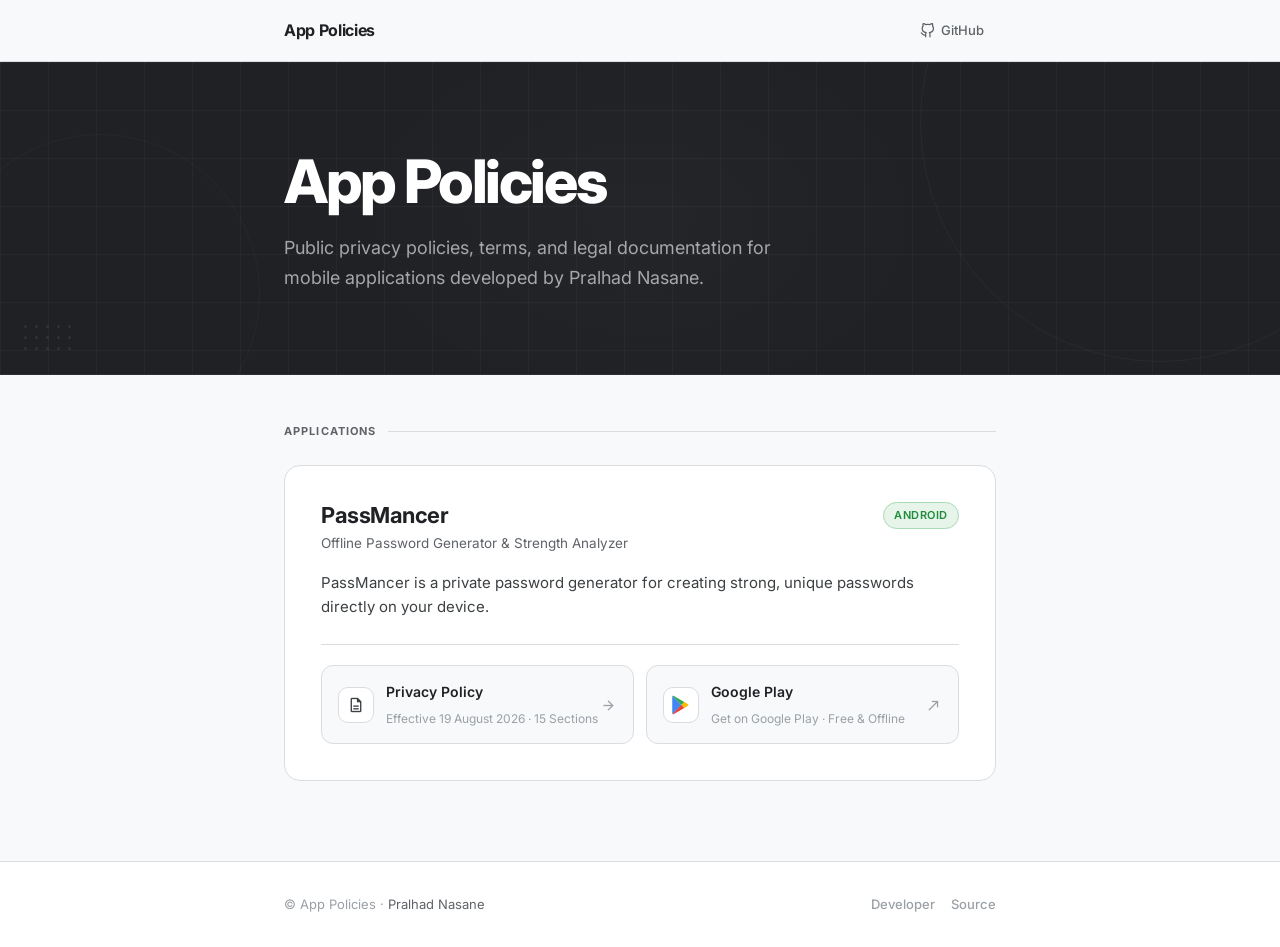
==== commit f4a68cb2: "Redesign website UI with clean typography and updated card layout" ====
--- a/index.html
+++ b/index.html
@@ -3,145 +3,119 @@
 <head>
   <meta charset="UTF-8">
   <meta name="viewport" content="width=device-width, initial-scale=1.0">
-  <meta name="description" content="Public privacy policies and legal documentation for applications created by Pralhad Nasane.">
+  <meta name="description" content="Public privacy policies, terms, and legal documentation for mobile applications developed by Pralhad Nasane.">
   <meta name="author" content="Pralhad Nasane">
-  <meta name="theme-color" content="#f5f6f8">
+  <meta name="theme-color" content="#202124">
   <meta name="robots" content="index, follow">
 
-  <title>App Policies — Legal Documents &amp; Privacy Policies</title>
+  <title>App Policies — Privacy & Legal Documentation</title>
 
-  <!-- Open Source Fonts: Inter & Material Symbols via Google Fonts -->
   <link rel="preconnect" href="https://fonts.googleapis.com">
   <link rel="preconnect" href="https://fonts.gstatic.com" crossorigin>
   <link href="https://fonts.googleapis.com/css2?family=Inter:wght@400;500;600;700;800&display=swap" rel="stylesheet">
   <link href="https://fonts.googleapis.com/css2?family=Material+Symbols+Outlined:opsz,wght,FILL,GRAD@20..48,100..700,0..1,-50..200" rel="stylesheet">
 
-  <!-- Stylesheet -->
   <link rel="stylesheet" href="./styles.css">
 </head>
 <body>
 
-  <!-- Site Navigation Header -->
   <header class="site-header">
-    <div class="header-container">
-      <a href="./index.html" class="brand" aria-label="App Policies Directory">
-        <div class="brand-icon" aria-hidden="true">
-          <img src="./logo.png" alt="App Policies Logo" width="32" height="32">
-        </div>
-        <span>App Policies</span>
-      </a>
-
-      <div class="header-nav">
-        <span class="header-badge">
-          <span class="header-badge-dot" aria-hidden="true"></span>
-          Directory
-        </span>
-        <a href="https://github.com/Pralhad-Nasane/app-policies" target="_blank" rel="noopener noreferrer" class="nav-link" aria-label="GitHub Repository (opens in new tab)">
-          <svg xmlns="http://www.w3.org/2000/svg" width="16" height="16" viewBox="0 0 24 24" fill="none" stroke="currentColor" stroke-width="2" stroke-linecap="round" stroke-linejoin="round" aria-hidden="true">
+    <div class="header-inner">
+      <a href="./index.html" class="brand">App Policies</a>
+      <div class="header-actions">
+        <a href="https://github.com/Pralhad-Nasane/app-policies" target="_blank" rel="noopener noreferrer" class="header-link" aria-label="View source on GitHub">
+          <svg xmlns="http://www.w3.org/2000/svg" width="15" height="15" viewBox="0 0 24 24" fill="none" stroke="currentColor" stroke-width="2" stroke-linecap="round" stroke-linejoin="round" aria-hidden="true">
             <path d="M9 19c-5 1.5-5-2.5-7-3m14 6v-3.87a3.37 3.37 0 0 0-.94-2.61c3.14-.35 6.44-1.54 6.44-7A5.44 5.44 0 0 0 20 4.77 5.07 5.07 0 0 0 19.91 1S18.73.65 16 2.48a13.38 13.38 0 0 0-7 0C6.27.65 5.09 1 5.09 1A5.07 5.07 0 0 0 5 4.77a5.44 5.44 0 0 0-1.5 3.78c0 5.42 3.3 6.61 6.44 7A3.37 3.37 0 0 0 9 18.13V22"/>
           </svg>
-          <span>Repository</span>
+          <span>GitHub</span>
         </a>
       </div>
     </div>
   </header>
 
-  <!-- Main Content -->
-  <main class="main-content">
+  <!-- Hero: charcoal background with subtle geometric pattern -->
+  <section class="hero-section">
+    <div class="hero-bg" aria-hidden="true">
+      <div class="hero-bg-grid"></div>
+      <div class="hero-bg-circle-1"></div>
+      <div class="hero-bg-circle-2"></div>
+      <div class="hero-bg-glow"></div>
+      <div class="hero-dots">
+        <span></span><span></span><span></span><span></span><span></span>
+        <span></span><span></span><span></span><span></span><span></span>
+        <span></span><span></span><span></span><span></span><span></span>
+      </div>
+    </div>
+    <div class="hero-inner">
+      <h1 class="hero-title">App Policies</h1>
+      <p class="hero-subtitle">Public privacy policies, terms, and legal documentation for mobile applications developed by Pralhad Nasane.</p>
+    </div>
+  </section>
 
-    <!-- Hero Header -->
-    <header class="hero">
-      <div class="hero-eyebrow">
-        <span class="material-symbols-outlined" aria-hidden="true">verified_user</span>
-        Legal &amp; Privacy Hub
-      </div>
-      <h1 class="hero-title">App Policies</h1>
-      <p class="hero-description">
-        Public privacy policies, terms, and legal documentation for mobile applications developed by Pralhad Nasane.
-      </p>
-    </header>
+  <main class="content">
 
-    <!-- Applications List -->
-    <section aria-labelledby="apps-heading">
-      <div class="section-header">
-        <h2 id="apps-heading" class="section-title">Applications</h2>
-        <span class="section-count">1 App</span>
+    <div class="section-divider">
+      <span class="section-divider-label">Applications</span>
+      <span class="section-divider-line" aria-hidden="true"></span>
+    </div>
+
+    <article class="app-card">
+      <div class="app-card-header">
+        <div class="app-card-title-group">
+          <h2 class="app-name">PassMancer</h2>
+          <p class="app-tagline">Offline Password Generator &amp; Strength Analyzer</p>
+        </div>
+        <span class="platform-tag">Android</span>
       </div>
 
-      <div class="apps-grid">
-        
-        <!-- PassMancer Card -->
-        <article class="app-card">
-          <div class="app-card-header">
-            <div class="app-meta">
-              <div class="app-icon" aria-hidden="true">
-                <span class="material-symbols-outlined">shield_lock</span>
-              </div>
-              <div class="app-titles">
-                <h3 class="app-name">PassMancer</h3>
-                <span class="app-subtitle">Offline Password Generator &amp; Strength Analyzer</span>
-              </div>
+      <p class="app-desc">PassMancer is a private password generator for creating strong, unique passwords directly on your device.</p>
+
+      <nav class="actions" aria-label="PassMancer links">
+        <a href="./passmancer/privacy-policy/index.html" class="action-link">
+          <div class="action-left">
+            <div class="action-icon" aria-hidden="true">
+              <span class="material-symbols-outlined">description</span>
             </div>
-            <span class="platform-badge">Android</span>
+            <div class="action-text">
+              <span class="action-title">Privacy Policy</span>
+              <span class="action-meta">Effective 19 August 2026 · 15 Sections</span>
+            </div>
           </div>
+          <div class="action-arrow" aria-hidden="true">
+            <span class="material-symbols-outlined">arrow_forward</span>
+          </div>
+        </a>
 
-          <p class="app-description">
-            A fast, secure, and completely offline password generator and entropy analyzer. Designed with a strict zero-data-collection philosophy.
-          </p>
-
-          <nav class="policy-links-list" aria-label="PassMancer links and documents">
-            <a href="./passmancer/privacy-policy/index.html" class="policy-link-item">
-              <div class="policy-link-left">
-                <div class="policy-link-icon" aria-hidden="true">
-                  <span class="material-symbols-outlined">policy</span>
-                </div>
-                <div class="policy-link-text">
-                  <span class="policy-link-title">Privacy Policy</span>
-                  <span class="policy-link-desc">Effective 19 August 2026 &bull; Zero data collection &bull; 100% offline</span>
-                </div>
-              </div>
-              <div class="policy-link-arrow" aria-hidden="true">
-                <span class="material-symbols-outlined">arrow_forward</span>
-              </div>
-            </a>
-
-            <a href="https://play.google.com/store/apps/details?id=com.passmancer.android&amp;pcampaignid=web_share" target="_blank" rel="noopener noreferrer" class="policy-link-item">
-              <div class="policy-link-left">
-                <div class="policy-link-icon" aria-hidden="true">
-                  <span class="material-symbols-outlined">shop</span>
-                </div>
-                <div class="policy-link-text">
-                  <span class="policy-link-title">Get on Google Play</span>
-                  <span class="policy-link-desc">Download PassMancer for Android &bull; Free &amp; Offline</span>
-                </div>
-              </div>
-              <div class="policy-link-arrow" aria-hidden="true">
-                <span class="material-symbols-outlined">north_east</span>
-              </div>
-            </a>
-          </nav>
-        </article>
-
-        <!-- Future apps can be added here easily as new .app-card elements -->
-
-      </div>
-    </section>
+        <a href="https://play.google.com/store/apps/details?id=com.passmancer.android&pcampaignid=web_share" target="_blank" rel="noopener noreferrer" class="action-link">
+          <div class="action-left">
+            <div class="action-icon action-icon-play" aria-hidden="true">
+              <svg viewBox="0 0 512 512" width="20" height="20" fill="none" xmlns="http://www.w3.org/2000/svg">
+                <path d="M38.5 28.5c-4.4 4.7-6.8 11.5-6.8 19.9v415.2c0 8.4 2.4 15.2 6.8 19.9l1.1 1.1L263 261.2v-6.4L39.6 27.4l-1.1 1.1z" fill="#4285F4"/>
+                <path d="M337.8 336.5l-74.8-75.3v-6.4l74.8-75.3 1.7 1 88.5 50.3c25.3 14.4 25.3 37.9 0 52.3l-88.5 50.3-1.7 3.1z" fill="#FBBC04"/>
+                <path d="M339.5 333.4L263 256.9 38.5 484.6c8.3 8.8 22.1 9.9 37.5 1.1l263.5-152.3z" fill="#EA4335"/>
+                <path d="M339.5 178.6L76 26.3C60.6 17.5 46.8 18.6 38.5 27.4L263 255.1l76.5-76.5z" fill="#34A853"/>
+              </svg>
+            </div>
+            <div class="action-text">
+              <span class="action-title">Google Play</span>
+              <span class="action-meta">Get on Google Play · Free &amp; Offline</span>
+            </div>
+          </div>
+          <div class="action-arrow" aria-hidden="true">
+            <span class="material-symbols-outlined">north_east</span>
+          </div>
+        </a>
+      </nav>
+    </article>
 
   </main>
 
-  <!-- Site Footer -->
   <footer class="site-footer">
-    <div class="footer-container">
-      <div class="footer-brand">
-        <div class="brand-icon" aria-hidden="true">
-          <img src="./logo.png" alt="App Policies Logo" width="32" height="32">
-        </div>
-        <span>App Policies</span>
-      </div>
-      <p class="footer-copy">&copy; App Policies &bull; Created by <a href="https://github.com/Pralhad-Nasane" target="_blank" rel="noopener noreferrer">Pralhad Nasane</a>. All rights reserved.</p>
+    <div class="footer-inner">
+      <span class="footer-text">&copy; App Policies · <a href="https://github.com/Pralhad-Nasane" target="_blank" rel="noopener noreferrer">Pralhad Nasane</a></span>
       <div class="footer-links">
-        <a href="https://github.com/Pralhad-Nasane" target="_blank" rel="noopener noreferrer" class="footer-link">Developer Profile</a>
-        <a href="https://github.com/Pralhad-Nasane/app-policies" target="_blank" rel="noopener noreferrer" class="footer-link">GitHub Repository</a>
+        <a href="https://github.com/Pralhad-Nasane" target="_blank" rel="noopener noreferrer" class="footer-link">Developer</a>
+        <a href="https://github.com/Pralhad-Nasane/app-policies" target="_blank" rel="noopener noreferrer" class="footer-link">Source</a>
       </div>
     </div>
   </footer>
--- a/styles.css
+++ b/styles.css
@@ -1,50 +1,21 @@
 :root {
-  --bg-page: #f5f6f8;
-  --bg-surface: #ffffff;
-  --bg-surface-subtle: #eceef1;
-  --bg-surface-container: #f0f2f5;
-  --bg-surface-hover: #e4e7eb;
-
-  /* Text & Contrast Tokens */
-  --text-primary: #111827;      /* Deep charcoal */
-  --text-secondary: #4b5563;    /* Slate gray */
-  --text-muted: #6b7280;        /* Muted neutral gray */
-  --text-tertiary: #9ca3af;     /* Subtle gray */
-
-  --btn-bg: #18181b;
-  --btn-bg-hover: #27272a;
-  --btn-bg-active: #09090b;
-  --btn-text: #f9fafb;
-
-  /* Borders & Dividers */
-  --border-subtle: #e5e7eb;
-  --border-medium: #d1d5db;
-  --border-strong: #9ca3af;
-
-  /* Badge & Chip Tokens */
-  --badge-bg: #e5e7eb;
-  --badge-text: #1f2937;
-  --badge-border: #d1d5db;
-
-  /* Typography */
-  --font-family: 'Inter', -apple-system, BlinkMacSystemFont, 'Segoe UI', Roboto, Helvetica, Arial, sans-serif;
-  --font-mono: ui-monospace, SFMono-Regular, Menlo, Monaco, Consolas, monospace;
-
-  /* Radii */
-  --radius-xs: 4px;
-  --radius-sm: 8px;
-  --radius-md: 14px;
-  --radius-lg: 20px;
-  --radius-xl: 26px;
-  --radius-full: 9999px;
-
-  /* Shadows */
-  --shadow-xs: 0 1px 2px 0 rgba(17, 24, 39, 0.04);
-  --shadow-sm: 0 1px 3px 0 rgba(17, 24, 39, 0.05), 0 1px 2px -1px rgba(17, 24, 39, 0.03);
-  --shadow-md: 0 4px 6px -1px rgba(17, 24, 39, 0.04), 0 2px 4px -2px rgba(17, 24, 39, 0.02);
-
-  --max-width: 820px;
-  --transition: 0.18s ease;
+  --ink: #202124;
+  --ink-secondary: #3c4043;
+  --ink-muted: #5f6368;
+  --ink-faint: #9aa0a6;
+  --surface: #ffffff;
+  --canvas: #f8f9fa;
+  --canvas-alt: #f1f3f5;
+  --border: #dadce0;
+  --border-hover: #bdc1c6;
+  --accent: #1a73e8;
+  --accent-light: #e8f0fe;
+  --accent-green: #1e8e3e;
+  --accent-green-light: #e6f4ea;
+  --accent-green-border: #a8dab5;
+  --font: 'Inter', -apple-system, BlinkMacSystemFont, 'Segoe UI', sans-serif;
+  --max-w: 760px;
+  --ease: cubic-bezier(0.2, 0, 0, 1);
 }
 
 *, *::before, *::after {
@@ -54,33 +25,28 @@
 }
 
 html {
-  font-family: var(--font-family);
+  font-family: var(--font);
   font-size: 16px;
   line-height: 1.6;
-  color: var(--text-primary);
-  background-color: var(--bg-page);
+  color: var(--ink);
+  background: var(--canvas);
   -webkit-font-smoothing: antialiased;
   -moz-osx-font-smoothing: grayscale;
-  overflow-x: hidden;
+  text-rendering: optimizeLegibility;
 }
 
 body {
   min-height: 100vh;
   display: flex;
   flex-direction: column;
-  color: var(--text-secondary);
-  background-color: var(--bg-page);
   overflow-x: hidden;
-  overflow-wrap: break-word;
-  word-wrap: break-word;
 }
 
 ::selection {
-  background-color: #e5e7eb;
-  color: #111827;
-}
-
-/* Material Symbols Utility */
+  background: var(--ink);
+  color: var(--surface);
+}
+
 .material-symbols-outlined {
   font-family: 'Material Symbols Outlined';
   font-weight: normal;
@@ -91,225 +57,215 @@
   text-transform: none;
   display: inline-block;
   white-space: nowrap;
-  word-wrap: normal;
   direction: ltr;
   -webkit-font-feature-settings: 'liga';
   -webkit-font-smoothing: antialiased;
   vertical-align: middle;
 }
 
-/* Navigation Header */
+/* ─── Header ─── */
 .site-header {
   position: sticky;
   top: 0;
-  z-index: 50;
-  background-color: rgba(245, 246, 248, 0.94);
-  backdrop-filter: blur(12px);
-  -webkit-backdrop-filter: blur(12px);
-  border-bottom: 1px solid var(--border-subtle);
-  transition: border-color var(--transition);
-}
-
-.header-container {
-  max-width: var(--max-width);
+  z-index: 100;
+  background: rgba(248, 249, 250, 0.88);
+  backdrop-filter: blur(20px);
+  -webkit-backdrop-filter: blur(20px);
+  border-bottom: 1px solid var(--border);
+}
+
+.header-inner {
+  max-width: var(--max-w);
   margin: 0 auto;
-  padding: 0.875rem 1.5rem;
+  padding: 0.8125rem 1.5rem;
   display: flex;
   align-items: center;
   justify-content: space-between;
-  gap: 1rem;
 }
 
 .brand {
-  display: flex;
-  align-items: center;
-  gap: 0.75rem;
   text-decoration: none;
-  color: var(--text-primary);
+  color: var(--ink);
   font-weight: 700;
-  font-size: 1.0625rem;
-  letter-spacing: -0.015em;
-  transition: opacity var(--transition);
+  font-size: 1rem;
+  letter-spacing: -0.02em;
+  transition: opacity 0.15s ease;
+}
+
+.brand:hover {
+  opacity: 0.7;
+}
+
+.header-actions {
+  display: flex;
+  align-items: center;
+  gap: 0.5rem;
+}
+
+.header-link {
+  display: inline-flex;
+  align-items: center;
+  gap: 0.35rem;
+  font-size: 0.8125rem;
+  font-weight: 500;
+  color: var(--ink-muted);
+  text-decoration: none;
+  padding: 0.375rem 0.6875rem;
+  border-radius: 8px;
+  border: 1px solid transparent;
+  transition: all 0.15s ease;
+}
+
+.header-link:hover {
+  color: var(--ink);
+  background: var(--surface);
+  border-color: var(--border);
+}
+
+.header-link svg {
   flex-shrink: 0;
 }
 
-.brand:hover {
-  opacity: 0.85;
-}
-
-.brand-icon {
-  width: 32px;
-  height: 32px;
-  border-radius: var(--radius-sm);
-  background-color: var(--bg-surface);
-  border: 1px solid var(--border-subtle);
-  display: flex;
-  align-items: center;
-  justify-content: center;
-  flex-shrink: 0;
+/* ─── Hero Section with Geometric Background ─── */
+.hero-section {
+  position: relative;
   overflow: hidden;
-  box-shadow: var(--shadow-xs);
-}
-
-.brand-icon img {
-  width: 100%;
-  height: 100%;
-  object-fit: cover;
-  display: block;
-}
-
-.header-badge {
-  display: inline-flex;
-  align-items: center;
-  gap: 0.375rem;
-  font-size: 0.75rem;
-  font-weight: 600;
-  color: var(--badge-text);
-  background-color: var(--badge-bg);
-  border: 1px solid var(--badge-border);
-  padding: 0.25rem 0.625rem;
-  border-radius: var(--radius-full);
-  letter-spacing: 0.02em;
-  white-space: nowrap;
-}
-
-.header-badge-dot {
-  width: 6px;
-  height: 6px;
+  background: var(--ink);
+  border-bottom: 1px solid rgba(255, 255, 255, 0.06);
+}
+
+.hero-bg {
+  position: absolute;
+  inset: 0;
+  overflow: hidden;
+  pointer-events: none;
+}
+
+.hero-bg-grid {
+  position: absolute;
+  inset: 0;
+  background-image:
+    linear-gradient(rgba(255, 255, 255, 0.03) 1px, transparent 1px),
+    linear-gradient(90deg, rgba(255, 255, 255, 0.03) 1px, transparent 1px);
+  background-size: 48px 48px;
+}
+
+.hero-bg-circle-1 {
+  position: absolute;
+  width: 480px;
+  height: 480px;
   border-radius: 50%;
-  background-color: var(--text-primary);
-  flex-shrink: 0;
-}
-
-.header-nav {
-  display: flex;
-  align-items: center;
-  gap: 0.75rem;
-}
-
-.nav-link {
-  display: inline-flex;
-  align-items: center;
-  gap: 0.375rem;
-  font-size: 0.875rem;
-  font-weight: 600;
-  color: var(--text-secondary);
-  text-decoration: none;
-  padding: 0.375rem 0.75rem;
-  border-radius: var(--radius-full);
-  background-color: var(--bg-surface);
-  border: 1px solid var(--border-subtle);
-  transition: all var(--transition);
-  white-space: nowrap;
-}
-
-.nav-link:hover {
-  color: var(--text-primary);
-  background-color: var(--bg-surface-hover);
-  border-color: var(--border-medium);
-}
-
-.nav-link .material-symbols-outlined {
-  font-size: 16px;
-  color: var(--text-muted);
-}
-
-/* Main Content Layout */
-.main-content {
-  flex: 1 0 auto;
-  max-width: var(--max-width);
+  border: 1px solid rgba(255, 255, 255, 0.04);
+  top: -180px;
+  right: -120px;
+}
+
+.hero-bg-circle-2 {
+  position: absolute;
+  width: 320px;
+  height: 320px;
+  border-radius: 50%;
+  border: 1px solid rgba(255, 255, 255, 0.03);
+  bottom: -80px;
+  left: -60px;
+}
+
+.hero-bg-glow {
+  position: absolute;
+  width: 600px;
+  height: 400px;
+  border-radius: 50%;
+  background: radial-gradient(ellipse, rgba(255, 255, 255, 0.02) 0%, transparent 70%);
+  top: 50%;
+  left: 50%;
+  transform: translate(-50%, -50%);
+}
+
+.hero-dots {
+  position: absolute;
+  bottom: 24px;
+  left: 24px;
+  display: grid;
+  grid-template-columns: repeat(5, 1fr);
+  gap: 8px;
+}
+
+.hero-dots span {
+  width: 3px;
+  height: 3px;
+  border-radius: 50%;
+  background: rgba(255, 255, 255, 0.08);
+}
+
+.hero-inner {
+  position: relative;
+  z-index: 1;
+  max-width: var(--max-w);
+  margin: 0 auto;
+  padding: 5.5rem 1.5rem 5rem;
+}
+
+.hero-title {
+  font-size: clamp(2.5rem, 6vw, 3.75rem);
+  font-weight: 800;
+  color: #ffffff;
+  line-height: 1.05;
+  letter-spacing: -0.04em;
+  margin-bottom: 1.25rem;
+}
+
+.hero-subtitle {
+  font-size: 1.125rem;
+  line-height: 1.7;
+  color: rgba(255, 255, 255, 0.6);
+  max-width: 520px;
+  font-weight: 400;
+}
+
+/* ─── Content Area ─── */
+.content {
+  flex: 1;
+  max-width: var(--max-w);
   width: 100%;
   margin: 0 auto;
-  padding: 3rem 1.5rem 4.5rem;
-}
-
-/* Hero Section */
-.hero {
-  margin-bottom: 2.75rem;
-}
-
-.hero-eyebrow {
-  display: inline-flex;
-  align-items: center;
-  gap: 0.375rem;
-  font-size: 0.75rem;
+  padding: 3rem 1.5rem 5rem;
+}
+
+/* ─── Section Divider ─── */
+.section-divider {
+  display: flex;
+  align-items: center;
+  gap: 0.75rem;
+  margin-bottom: 1.5rem;
+}
+
+.section-divider-label {
+  font-size: 0.6875rem;
   font-weight: 700;
   text-transform: uppercase;
-  letter-spacing: 0.08em;
-  color: var(--text-primary);
-  background-color: var(--bg-surface-subtle);
-  border: 1px solid var(--border-subtle);
-  padding: 0.25rem 0.625rem;
-  border-radius: var(--radius-full);
-  margin-bottom: 1rem;
-}
-
-.hero-eyebrow .material-symbols-outlined {
-  font-size: 14px;
-}
-
-.hero-title {
-  font-size: clamp(2rem, 4.5vw, 2.75rem);
-  font-weight: 800;
-  color: var(--text-primary);
-  line-height: 1.2;
-  letter-spacing: -0.03em;
-  margin-bottom: 0.875rem;
-}
-
-.hero-description {
-  font-size: 1.0625rem;
-  line-height: 1.65;
-  color: var(--text-secondary);
-  max-width: 640px;
-}
-
-/* Applications Section Header */
-.section-header {
-  display: flex;
-  align-items: center;
-  justify-content: space-between;
-  margin-bottom: 1.25rem;
-  padding-bottom: 0.75rem;
-  border-bottom: 1px solid var(--border-subtle);
-}
-
-.section-title {
-  font-size: 1.125rem;
-  font-weight: 700;
-  color: var(--text-primary);
-  letter-spacing: -0.015em;
-}
-
-.section-count {
-  font-size: 0.75rem;
-  font-weight: 600;
-  color: var(--text-muted);
-  background-color: var(--bg-surface);
-  padding: 0.2rem 0.5rem;
-  border-radius: var(--radius-full);
-  border: 1px solid var(--border-subtle);
-}
-
-/* App Cards */
-.apps-grid {
-  display: flex;
-  flex-direction: column;
-  gap: 1.25rem;
-}
-
+  letter-spacing: 0.1em;
+  color: var(--ink-muted);
+  white-space: nowrap;
+}
+
+.section-divider-line {
+  flex: 1;
+  height: 1px;
+  background: var(--border);
+}
+
+/* ─── App Card ─── */
 .app-card {
-  background-color: var(--bg-surface);
-  border: 1px solid var(--border-subtle);
-  border-radius: var(--radius-xl);
-  padding: 1.75rem;
-  box-shadow: var(--shadow-sm);
-  transition: all var(--transition);
+  background: var(--surface);
+  border: 1px solid var(--border);
+  border-radius: 16px;
+  padding: 2.25rem;
+  transition: border-color 0.2s var(--ease), box-shadow 0.25s var(--ease), transform 0.2s var(--ease);
 }
 
 .app-card:hover {
-  border-color: var(--border-medium);
-  box-shadow: var(--shadow-md);
+  border-color: var(--border-hover);
+  box-shadow: 0 8px 28px -8px rgba(32, 33, 36, 0.08);
 }
 
 .app-card-header {
@@ -320,262 +276,266 @@
   margin-bottom: 1rem;
 }
 
-.app-meta {
-  display: flex;
-  align-items: center;
-  gap: 1rem;
-}
-
-.app-icon {
-  width: 46px;
-  height: 46px;
-  border-radius: var(--radius-md);
-  background-color: var(--bg-surface-subtle);
-  color: var(--text-primary);
-  display: flex;
-  align-items: center;
-  justify-content: center;
-  border: 1px solid var(--border-subtle);
-  flex-shrink: 0;
-}
-
-.app-icon .material-symbols-outlined {
-  font-size: 24px;
-  color: var(--text-primary);
-}
-
-.app-titles {
+.app-card-title-group {
   display: flex;
   flex-direction: column;
 }
 
 .app-name {
-  font-size: 1.25rem;
+  font-size: 1.375rem;
   font-weight: 700;
-  color: var(--text-primary);
+  color: var(--ink);
+  letter-spacing: -0.02em;
   line-height: 1.25;
-  letter-spacing: -0.015em;
-}
-
-.app-subtitle {
-  font-size: 0.8125rem;
-  color: var(--text-muted);
-  font-weight: 500;
-}
-
-.platform-badge {
-  display: inline-flex;
-  align-items: center;
-  gap: 0.25rem;
+}
+
+.app-tagline {
+  font-size: 0.84375rem;
+  color: var(--ink-muted);
+  margin-top: 0.25rem;
+  font-weight: 400;
+}
+
+.platform-tag {
   font-size: 0.6875rem;
-  font-weight: 700;
-  color: var(--text-primary);
-  background-color: var(--bg-surface-subtle);
-  border: 1px solid var(--border-subtle);
+  font-weight: 600;
+  color: var(--accent-green);
+  background: var(--accent-green-light);
+  border: 1px solid var(--accent-green-border);
   padding: 0.25rem 0.625rem;
-  border-radius: var(--radius-full);
+  border-radius: 999px;
   text-transform: uppercase;
   letter-spacing: 0.05em;
   flex-shrink: 0;
 }
 
-.app-description {
+.app-desc {
   font-size: 0.9375rem;
   line-height: 1.65;
-  color: var(--text-secondary);
-  margin-bottom: 1.25rem;
-}
-
-/* Action Links inside App Card */
-.policy-links-list {
-  display: flex;
-  flex-direction: column;
-  gap: 0.625rem;
-  border-top: 1px solid var(--border-subtle);
+  color: var(--ink-secondary);
+  margin-bottom: 1.5rem;
+}
+
+.chip .material-symbols-outlined {
+  font-size: 14px;
+  color: var(--ink-muted);
+}
+
+/* ─── Action Links (Horizontal Same Line) ─── */
+.actions {
+  display: grid;
+  grid-template-columns: 1fr 1fr;
+  gap: 0.75rem;
+  border-top: 1px solid var(--border);
   padding-top: 1.25rem;
 }
 
-.policy-link-item {
+.action-link {
   display: flex;
   align-items: center;
   justify-content: space-between;
-  padding: 0.875rem 1.25rem;
-  background-color: var(--bg-page);
-  border: 1px solid var(--border-subtle);
-  border-radius: var(--radius-md);
+  padding: 0.8125rem 1rem;
+  background: var(--canvas);
+  border: 1px solid var(--border);
+  border-radius: 12px;
   text-decoration: none;
-  color: var(--text-primary);
-  transition: all var(--transition);
-}
-
-.policy-link-item:hover {
-  background-color: var(--bg-surface-subtle);
-  border-color: var(--border-medium);
-  transform: translateY(-1px);
-}
-
-.policy-link-left {
-  display: flex;
-  align-items: center;
-  gap: 0.875rem;
-}
-
-.policy-link-icon {
-  width: 24px;
-  height: 24px;
-  color: var(--text-primary);
+  color: var(--ink);
+  transition: all 0.15s var(--ease);
+  min-width: 0;
+}
+
+.action-link:hover {
+  background: var(--surface);
+  border-color: var(--border-hover);
+  box-shadow: 0 2px 8px -2px rgba(32, 33, 36, 0.06);
+}
+
+.action-left {
+  display: flex;
+  align-items: center;
+  gap: 0.75rem;
+  min-width: 0;
+}
+
+.action-icon {
+  width: 36px;
+  height: 36px;
+  border-radius: 10px;
+  background: var(--surface);
+  border: 1px solid var(--border);
   display: flex;
   align-items: center;
   justify-content: center;
   flex-shrink: 0;
 }
 
-.policy-link-icon .material-symbols-outlined {
-  font-size: 20px;
-  color: var(--text-primary);
-}
-
-.policy-link-text {
-  display: flex;
-  flex-direction: column;
-}
-
-.policy-link-title {
-  font-size: 0.9375rem;
+.action-icon .material-symbols-outlined {
+  font-size: 18px;
+  color: var(--ink-secondary);
+}
+
+.action-icon-play svg {
+  display: block;
+}
+
+.action-text {
+  min-width: 0;
+}
+
+.action-title {
+  font-size: 0.875rem;
   font-weight: 600;
-  color: var(--text-primary);
-  line-height: 1.3;
-}
-
-.policy-link-desc {
+  color: var(--ink);
+  white-space: nowrap;
+  overflow: hidden;
+  text-overflow: ellipsis;
+}
+
+.action-meta {
   font-size: 0.75rem;
-  color: var(--text-muted);
-}
-
-.policy-link-arrow {
-  color: var(--text-muted);
-  transition: color var(--transition), transform var(--transition);
-  display: flex;
-  align-items: center;
+  color: var(--ink-faint);
+  margin-top: 0.0625rem;
+  white-space: nowrap;
+  overflow: hidden;
+  text-overflow: ellipsis;
+}
+
+.action-arrow {
+  color: var(--ink-faint);
+  transition: transform 0.2s var(--ease), color 0.15s ease;
   flex-shrink: 0;
-}
-
-.policy-link-arrow .material-symbols-outlined {
-  font-size: 18px;
-}
-
-.policy-link-item:hover .policy-link-arrow {
-  color: var(--text-primary);
-  transform: translateX(3px);
-}
-
-/* Accessibility Focus */
-a:focus-visible,
-button:focus-visible {
-  outline: 2px solid var(--text-primary);
-  outline-offset: 3px;
-  border-radius: var(--radius-xs);
-}
-
-/* Footer */
+  margin-left: 0.5rem;
+}
+
+.action-arrow .material-symbols-outlined {
+  font-size: 17px;
+}
+
+.action-link:hover .action-arrow {
+  color: var(--ink-muted);
+  transform: translateX(2px);
+}
+
+/* ─── Focus ─── */
+a:focus-visible {
+  outline: 2px solid var(--accent);
+  outline-offset: 2px;
+  border-radius: 4px;
+}
+
+/* ─── Footer ─── */
 .site-footer {
-  border-top: 1px solid var(--border-subtle);
-  background-color: var(--bg-surface);
+  border-top: 1px solid var(--border);
+  background: var(--surface);
   margin-top: auto;
 }
 
-.footer-container {
-  max-width: var(--max-width);
+.footer-inner {
+  max-width: var(--max-w);
   margin: 0 auto;
-  padding: 2.75rem 1.5rem;
-  display: flex;
-  flex-direction: column;
-  align-items: center;
+  padding: 2rem 1.5rem;
+  display: flex;
+  align-items: center;
+  justify-content: space-between;
   gap: 1rem;
-  text-align: center;
-}
-
-.footer-brand {
-  display: flex;
-  align-items: center;
-  gap: 0.5rem;
-  font-weight: 700;
-  font-size: 1rem;
-  color: var(--text-primary);
-}
-
-.footer-copy {
+}
+
+.footer-text {
   font-size: 0.8125rem;
-  color: var(--text-muted);
-  line-height: 1.5;
+  color: var(--ink-faint);
+}
+
+.footer-text a {
+  color: var(--ink-muted);
+  text-decoration: none;
+  transition: color 0.15s ease;
+}
+
+.footer-text a:hover {
+  color: var(--ink);
 }
 
 .footer-links {
   display: flex;
-  flex-wrap: wrap;
-  justify-content: center;
-  gap: 1rem 1.25rem;
+  gap: 1rem;
 }
 
 .footer-link {
   font-size: 0.8125rem;
   font-weight: 500;
-  color: var(--text-muted);
+  color: var(--ink-faint);
   text-decoration: none;
-  transition: color var(--transition);
-  padding: 0.25rem;
+  transition: color 0.15s ease;
 }
 
 .footer-link:hover {
-  color: var(--text-primary);
-  text-decoration: underline;
-}
-
-/* Responsive Media Queries */
+  color: var(--ink);
+}
+
+/* ─── Responsive ─── */
 @media (max-width: 640px) {
-  .header-container {
-    padding: 0.75rem 1rem;
-    gap: 0.5rem;
-  }
-
-  .main-content {
-    padding: 1.75rem 1rem 3rem;
+  .hero-inner {
+    padding: 3.5rem 1.25rem 3rem;
+  }
+
+  .hero-title {
+    font-size: 2.125rem;
+  }
+
+  .hero-subtitle {
+    font-size: 1rem;
+  }
+
+  .content {
+    padding: 2rem 1rem 3.5rem;
   }
 
   .app-card {
-    border-radius: var(--radius-lg);
-    padding: 1.25rem;
+    border-radius: 14px;
+    padding: 1.375rem 1.125rem;
   }
 
   .app-card-header {
-    flex-direction: column;
+    flex-direction: row;
     align-items: flex-start;
     gap: 0.75rem;
   }
 
-  .policy-link-item {
-    padding: 0.75rem 1rem;
+  .actions {
+    grid-template-columns: 1fr;
+    gap: 0.5rem;
+  }
+
+  .action-link {
+    padding: 0.75rem 0.875rem;
+  }
+
+  .footer-inner {
+    flex-direction: column;
+    text-align: center;
+    gap: 0.5rem;
+    padding: 1.5rem 1rem;
   }
 }
 
 @media (max-width: 380px) {
-  .header-badge {
-    display: none;
-  }
-
-  .header-container {
-    padding: 0.625rem 0.75rem;
-  }
-
-  .main-content {
-    padding: 1.25rem 0.625rem 2.5rem;
+  .header-inner {
+    padding: 0.6875rem 0.875rem;
+  }
+
+  .hero-inner {
+    padding: 2.5rem 1rem 2.25rem;
   }
 
   .hero-title {
-    font-size: 1.5rem;
+    font-size: 1.75rem;
+  }
+
+  .content {
+    padding: 1.5rem 0.75rem 2.5rem;
   }
 
   .app-card {
-    padding: 1rem 0.75rem;
-  }
-}
+    padding: 1.125rem 0.875rem;
+  }
+}
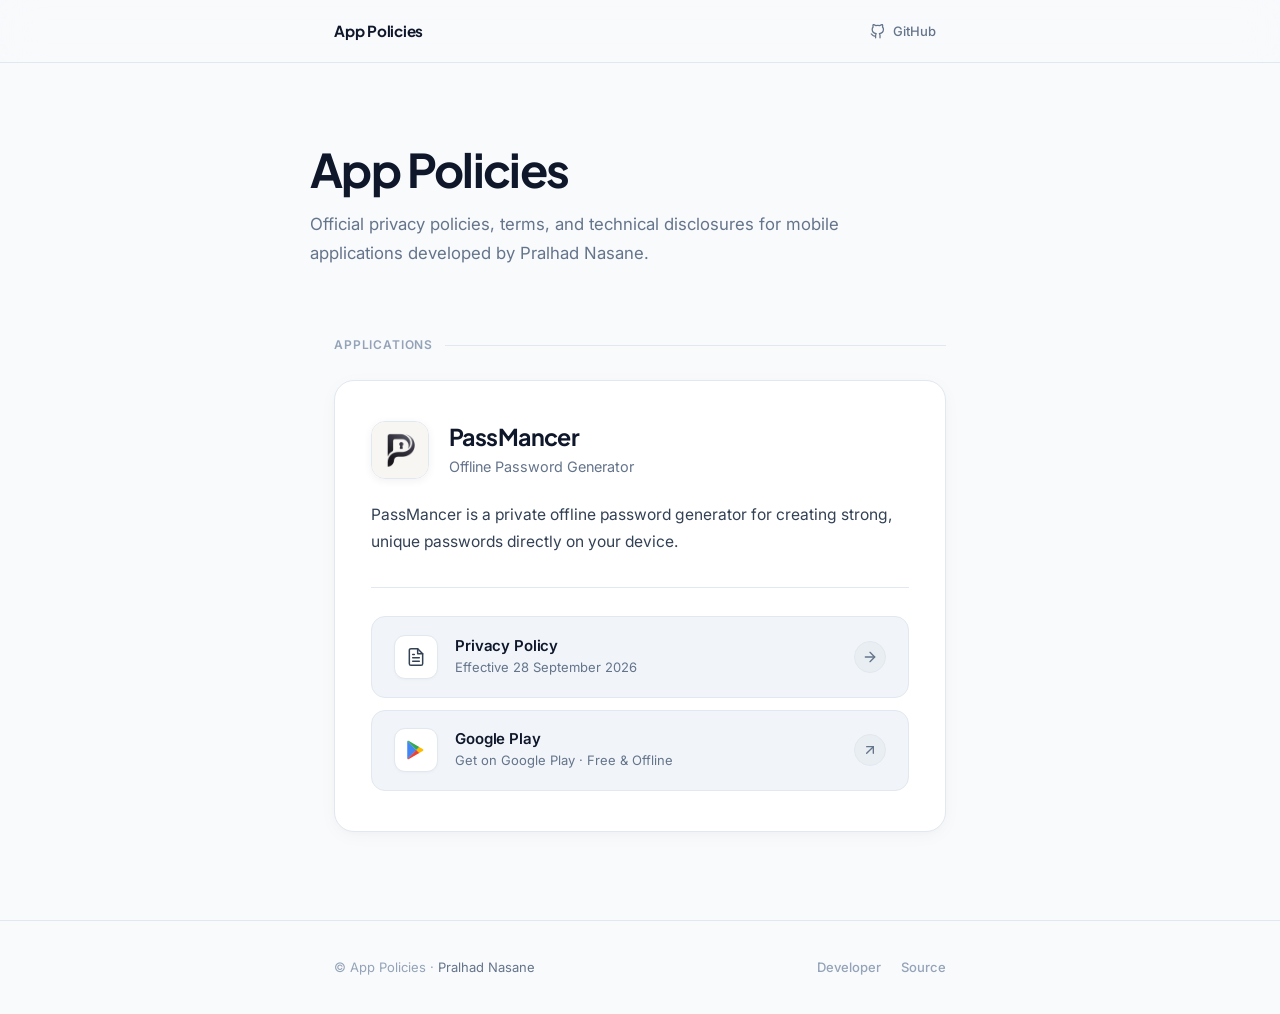
==== commit 28a9f61f: "Update PassMancer privacy policy and redesign portal UI" ====
--- a/index.html
+++ b/index.html
@@ -5,25 +5,27 @@
   <meta name="viewport" content="width=device-width, initial-scale=1.0">
   <meta name="description" content="Public privacy policies, terms, and legal documentation for mobile applications developed by Pralhad Nasane.">
   <meta name="author" content="Pralhad Nasane">
-  <meta name="theme-color" content="#202124">
+  <meta name="theme-color" content="#f8fafc">
   <meta name="robots" content="index, follow">
 
-  <title>App Policies — Privacy & Legal Documentation</title>
+  <title>App Policies — Privacy &amp; Legal Documentation</title>
 
+  <!-- Google Fonts: Plus Jakarta Sans for headings, Inter for body, JetBrains Mono for code -->
   <link rel="preconnect" href="https://fonts.googleapis.com">
   <link rel="preconnect" href="https://fonts.gstatic.com" crossorigin>
-  <link href="https://fonts.googleapis.com/css2?family=Inter:wght@400;500;600;700;800&display=swap" rel="stylesheet">
-  <link href="https://fonts.googleapis.com/css2?family=Material+Symbols+Outlined:opsz,wght,FILL,GRAD@20..48,100..700,0..1,-50..200" rel="stylesheet">
+  <link href="https://fonts.googleapis.com/css2?family=Plus+Jakarta+Sans:wght@500;600;700;800&family=Inter:wght@400;500;600;700&family=JetBrains+Mono:wght@400;500;600&display=swap" rel="stylesheet">
 
+  <link rel="icon" type="image/svg+xml" href="./assets/favicon.svg">
   <link rel="stylesheet" href="./styles.css">
 </head>
 <body>
 
+  <!-- Site Header -->
   <header class="site-header">
     <div class="header-inner">
-      <a href="./index.html" class="brand">App Policies</a>
+      <a href="./index.html" class="brand" aria-label="App Policies Homepage">App Policies</a>
       <div class="header-actions">
-        <a href="https://github.com/Pralhad-Nasane/app-policies" target="_blank" rel="noopener noreferrer" class="header-link" aria-label="View source on GitHub">
+        <a href="https://github.com/Pralhad-Nasane/app-policies" target="_blank" rel="noopener noreferrer" class="header-link" aria-label="View source repository on GitHub">
           <svg xmlns="http://www.w3.org/2000/svg" width="15" height="15" viewBox="0 0 24 24" fill="none" stroke="currentColor" stroke-width="2" stroke-linecap="round" stroke-linejoin="round" aria-hidden="true">
             <path d="M9 19c-5 1.5-5-2.5-7-3m14 6v-3.87a3.37 3.37 0 0 0-.94-2.61c3.14-.35 6.44-1.54 6.44-7A5.44 5.44 0 0 0 20 4.77 5.07 5.07 0 0 0 19.91 1S18.73.65 16 2.48a13.38 13.38 0 0 0-7 0C6.27.65 5.09 1 5.09 1A5.07 5.07 0 0 0 5 4.77a5.44 5.44 0 0 0-1.5 3.78c0 5.42 3.3 6.61 6.44 7A3.37 3.37 0 0 0 9 18.13V22"/>
           </svg>
@@ -33,61 +35,61 @@
     </div>
   </header>
 
-  <!-- Hero: charcoal background with subtle geometric pattern -->
+  <!-- Hero Section -->
   <section class="hero-section">
-    <div class="hero-bg" aria-hidden="true">
-      <div class="hero-bg-grid"></div>
-      <div class="hero-bg-circle-1"></div>
-      <div class="hero-bg-circle-2"></div>
-      <div class="hero-bg-glow"></div>
-      <div class="hero-dots">
-        <span></span><span></span><span></span><span></span><span></span>
-        <span></span><span></span><span></span><span></span><span></span>
-        <span></span><span></span><span></span><span></span><span></span>
-      </div>
-    </div>
     <div class="hero-inner">
       <h1 class="hero-title">App Policies</h1>
-      <p class="hero-subtitle">Public privacy policies, terms, and legal documentation for mobile applications developed by Pralhad Nasane.</p>
+      <p class="hero-subtitle">Official privacy policies, terms, and technical disclosures for mobile applications developed by Pralhad Nasane.</p>
     </div>
   </section>
 
+  <!-- Main Content Area -->
   <main class="content">
 
     <div class="section-divider">
-      <span class="section-divider-label">Applications</span>
+      <span class="section-label">Applications</span>
       <span class="section-divider-line" aria-hidden="true"></span>
     </div>
 
+    <!-- PassMancer Application Showcase Card -->
     <article class="app-card">
       <div class="app-card-header">
+        <img src="./assets/passmancer-logo.png" alt="PassMancer Logo" class="app-logo" width="58" height="58">
         <div class="app-card-title-group">
           <h2 class="app-name">PassMancer</h2>
-          <p class="app-tagline">Offline Password Generator &amp; Strength Analyzer</p>
+          <p class="app-tagline">Offline Password Generator</p>
         </div>
-        <span class="platform-tag">Android</span>
       </div>
 
-      <p class="app-desc">PassMancer is a private password generator for creating strong, unique passwords directly on your device.</p>
+      <p class="app-desc">PassMancer is a private offline password generator for creating strong, unique passwords directly on your device.</p>
 
-      <nav class="actions" aria-label="PassMancer links">
-        <a href="./passmancer/privacy-policy/index.html" class="action-link">
-          <div class="action-left">
+      <nav class="actions" aria-label="PassMancer Links">
+        <a href="./passmancer/privacy-policy/index.html" class="action-row">
+          <div class="action-row-left">
             <div class="action-icon" aria-hidden="true">
-              <span class="material-symbols-outlined">description</span>
+              <svg xmlns="http://www.w3.org/2000/svg" width="20" height="20" viewBox="0 0 24 24" fill="none" stroke="currentColor" stroke-width="1.8" stroke-linecap="round" stroke-linejoin="round">
+                <path d="M14 2H6a2 2 0 0 0-2 2v16a2 2 0 0 0 2 2h12a2 2 0 0 0 2-2V8z"></path>
+                <polyline points="14 2 14 8 20 8"></polyline>
+                <line x1="16" y1="13" x2="8" y2="13"></line>
+                <line x1="16" y1="17" x2="8" y2="17"></line>
+                <polyline points="10 9 9 9 8 9"></polyline>
+              </svg>
             </div>
             <div class="action-text">
               <span class="action-title">Privacy Policy</span>
-              <span class="action-meta">Effective 19 August 2026 · 15 Sections</span>
+              <span class="action-meta">Effective 28 September 2026</span>
             </div>
           </div>
           <div class="action-arrow" aria-hidden="true">
-            <span class="material-symbols-outlined">arrow_forward</span>
+            <svg xmlns="http://www.w3.org/2000/svg" width="16" height="16" viewBox="0 0 24 24" fill="none" stroke="currentColor" stroke-width="2" stroke-linecap="round" stroke-linejoin="round">
+              <line x1="5" y1="12" x2="19" y2="12"></line>
+              <polyline points="12 5 19 12 12 19"></polyline>
+            </svg>
           </div>
         </a>
 
-        <a href="https://play.google.com/store/apps/details?id=com.passmancer.android&pcampaignid=web_share" target="_blank" rel="noopener noreferrer" class="action-link">
-          <div class="action-left">
+        <a href="https://play.google.com/store/apps/details?id=com.passmancer.android&amp;pcampaignid=web_share" target="_blank" rel="noopener noreferrer" class="action-row">
+          <div class="action-row-left">
             <div class="action-icon action-icon-play" aria-hidden="true">
               <svg viewBox="0 0 512 512" width="20" height="20" fill="none" xmlns="http://www.w3.org/2000/svg">
                 <path d="M38.5 28.5c-4.4 4.7-6.8 11.5-6.8 19.9v415.2c0 8.4 2.4 15.2 6.8 19.9l1.1 1.1L263 261.2v-6.4L39.6 27.4l-1.1 1.1z" fill="#4285F4"/>
@@ -102,7 +104,10 @@
             </div>
           </div>
           <div class="action-arrow" aria-hidden="true">
-            <span class="material-symbols-outlined">north_east</span>
+            <svg xmlns="http://www.w3.org/2000/svg" width="16" height="16" viewBox="0 0 24 24" fill="none" stroke="currentColor" stroke-width="2" stroke-linecap="round" stroke-linejoin="round">
+              <line x1="7" y1="17" x2="17" y2="7"></line>
+              <polyline points="7 7 17 7 17 17"></polyline>
+            </svg>
           </div>
         </a>
       </nav>
@@ -110,6 +115,7 @@
 
   </main>
 
+  <!-- Site Footer -->
   <footer class="site-footer">
     <div class="footer-inner">
       <span class="footer-text">&copy; App Policies · <a href="https://github.com/Pralhad-Nasane" target="_blank" rel="noopener noreferrer">Pralhad Nasane</a></span>
--- a/styles.css
+++ b/styles.css
@@ -1,21 +1,42 @@
+/* ==========================================================================
+   App Policies Portal — Calm, Elegant & Minimal Design System
+   Crisp Cool-Mist & Slate Neutral Aesthetic (Zero Warm/Skin Tones)
+   ========================================================================== */
+
 :root {
-  --ink: #202124;
-  --ink-secondary: #3c4043;
-  --ink-muted: #5f6368;
-  --ink-faint: #9aa0a6;
-  --surface: #ffffff;
-  --canvas: #f8f9fa;
-  --canvas-alt: #f1f3f5;
-  --border: #dadce0;
-  --border-hover: #bdc1c6;
-  --accent: #1a73e8;
-  --accent-light: #e8f0fe;
-  --accent-green: #1e8e3e;
-  --accent-green-light: #e6f4ea;
-  --accent-green-border: #a8dab5;
-  --font: 'Inter', -apple-system, BlinkMacSystemFont, 'Segoe UI', sans-serif;
-  --max-w: 760px;
-  --ease: cubic-bezier(0.2, 0, 0, 1);
+  --font-display: 'Plus Jakarta Sans', -apple-system, BlinkMacSystemFont, 'Segoe UI', sans-serif;
+  --font-body: 'Inter', -apple-system, BlinkMacSystemFont, 'Segoe UI', sans-serif;
+
+  /* Crisp, Calming Slate / Neutral Palette */
+  --ink-primary: #0f172a;      /* Deep rich slate */
+  --ink-secondary: #334155;    /* Clear readable charcoal slate */
+  --ink-muted: #64748b;        /* Calm balanced cool gray */
+  --ink-faint: #94a3b8;        /* Soft metadata slate */
+  --ink-tertiary: #cbd5e1;     /* Subtle borders & chevrons */
+
+  /* Serene Surface Rhythm: Matched with PassMancer Policy Palette */
+  --canvas-bg: #f8fafc;        /* Exact match with PassMancer Policy bg-page (#f8fafc) */
+  --card-surface: #ffffff;     /* Floating pristine white surface */
+  --card-nested: #f1f5f9;      /* Exact match with PassMancer Policy bg-subtle (#f1f5f9) */
+  --card-nested-hover: #ffffff;
+
+  /* Crisp Slate Borders */
+  --border-hairline: #e2e8f0;  /* Exact match with PassMancer border-light (#e2e8f0) */
+  --border-subtle: #cbd5e1;    /* Exact match with PassMancer border-hover (#cbd5e1) */
+  --border-active: #94a3b8;
+
+  /* Diffuse, Gentle Slate Shadows */
+  --shadow-card: 0 4px 20px -2px rgba(15, 23, 42, 0.04), 0 2px 6px -1px rgba(15, 23, 42, 0.02);
+  --shadow-card-hover: 0 12px 36px -4px rgba(15, 23, 42, 0.08), 0 4px 12px -2px rgba(15, 23, 42, 0.03);
+  --shadow-row-hover: 0 4px 16px rgba(15, 23, 42, 0.05);
+
+  --radius-xs: 6px;
+  --radius-sm: 10px;
+  --radius-md: 14px;
+  --radius-lg: 20px;
+
+  --max-w: 660px;
+  --ease-calm: cubic-bezier(0.16, 1, 0.3, 1);
 }
 
 *, *::before, *::after {
@@ -25,11 +46,11 @@
 }
 
 html {
-  font-family: var(--font);
+  font-family: var(--font-body);
   font-size: 16px;
   line-height: 1.6;
-  color: var(--ink);
-  background: var(--canvas);
+  color: var(--ink-secondary);
+  background-color: var(--canvas-bg);
   -webkit-font-smoothing: antialiased;
   -moz-osx-font-smoothing: grayscale;
   text-rendering: optimizeLegibility;
@@ -39,28 +60,13 @@
   min-height: 100vh;
   display: flex;
   flex-direction: column;
+  background-color: var(--canvas-bg);
   overflow-x: hidden;
 }
 
 ::selection {
-  background: var(--ink);
-  color: var(--surface);
-}
-
-.material-symbols-outlined {
-  font-family: 'Material Symbols Outlined';
-  font-weight: normal;
-  font-style: normal;
-  font-size: 20px;
-  line-height: 1;
-  letter-spacing: normal;
-  text-transform: none;
-  display: inline-block;
-  white-space: nowrap;
-  direction: ltr;
-  -webkit-font-feature-settings: 'liga';
-  -webkit-font-smoothing: antialiased;
-  vertical-align: middle;
+  background: var(--ink-primary);
+  color: #ffffff;
 }
 
 /* ─── Header ─── */
@@ -68,16 +74,16 @@
   position: sticky;
   top: 0;
   z-index: 100;
-  background: rgba(248, 249, 250, 0.88);
+  background: rgba(248, 250, 252, 0.85);
   backdrop-filter: blur(20px);
   -webkit-backdrop-filter: blur(20px);
-  border-bottom: 1px solid var(--border);
+  border-bottom: 1px solid var(--border-hairline);
 }
 
 .header-inner {
   max-width: var(--max-w);
   margin: 0 auto;
-  padding: 0.8125rem 1.5rem;
+  padding: 0.95rem 1.5rem;
   display: flex;
   align-items: center;
   justify-content: space-between;
@@ -85,10 +91,11 @@
 
 .brand {
   text-decoration: none;
-  color: var(--ink);
+  color: var(--ink-primary);
+  font-family: var(--font-display);
   font-weight: 700;
-  font-size: 1rem;
-  letter-spacing: -0.02em;
+  font-size: 0.95rem;
+  letter-spacing: -0.015em;
   transition: opacity 0.15s ease;
 }
 
@@ -105,130 +112,60 @@
 .header-link {
   display: inline-flex;
   align-items: center;
-  gap: 0.35rem;
+  gap: 0.45rem;
   font-size: 0.8125rem;
   font-weight: 500;
   color: var(--ink-muted);
   text-decoration: none;
-  padding: 0.375rem 0.6875rem;
-  border-radius: 8px;
-  border: 1px solid transparent;
+  padding: 0.35rem 0.65rem;
+  border-radius: var(--radius-xs);
   transition: all 0.15s ease;
 }
 
 .header-link:hover {
-  color: var(--ink);
-  background: var(--surface);
-  border-color: var(--border);
+  color: var(--ink-primary);
+  background: rgba(15, 23, 42, 0.05);
 }
 
 .header-link svg {
   flex-shrink: 0;
 }
 
-/* ─── Hero Section with Geometric Background ─── */
+/* ─── Hero Section ─── */
 .hero-section {
-  position: relative;
-  overflow: hidden;
-  background: var(--ink);
-  border-bottom: 1px solid rgba(255, 255, 255, 0.06);
-}
-
-.hero-bg {
-  position: absolute;
-  inset: 0;
-  overflow: hidden;
-  pointer-events: none;
-}
-
-.hero-bg-grid {
-  position: absolute;
-  inset: 0;
-  background-image:
-    linear-gradient(rgba(255, 255, 255, 0.03) 1px, transparent 1px),
-    linear-gradient(90deg, rgba(255, 255, 255, 0.03) 1px, transparent 1px);
-  background-size: 48px 48px;
-}
-
-.hero-bg-circle-1 {
-  position: absolute;
-  width: 480px;
-  height: 480px;
-  border-radius: 50%;
-  border: 1px solid rgba(255, 255, 255, 0.04);
-  top: -180px;
-  right: -120px;
-}
-
-.hero-bg-circle-2 {
-  position: absolute;
-  width: 320px;
-  height: 320px;
-  border-radius: 50%;
-  border: 1px solid rgba(255, 255, 255, 0.03);
-  bottom: -80px;
-  left: -60px;
-}
-
-.hero-bg-glow {
-  position: absolute;
-  width: 600px;
-  height: 400px;
-  border-radius: 50%;
-  background: radial-gradient(ellipse, rgba(255, 255, 255, 0.02) 0%, transparent 70%);
-  top: 50%;
-  left: 50%;
-  transform: translate(-50%, -50%);
-}
-
-.hero-dots {
-  position: absolute;
-  bottom: 24px;
-  left: 24px;
-  display: grid;
-  grid-template-columns: repeat(5, 1fr);
-  gap: 8px;
-}
-
-.hero-dots span {
-  width: 3px;
-  height: 3px;
-  border-radius: 50%;
-  background: rgba(255, 255, 255, 0.08);
+  padding: 5rem 1.5rem 2.75rem;
 }
 
 .hero-inner {
-  position: relative;
-  z-index: 1;
   max-width: var(--max-w);
   margin: 0 auto;
-  padding: 5.5rem 1.5rem 5rem;
 }
 
 .hero-title {
-  font-size: clamp(2.5rem, 6vw, 3.75rem);
-  font-weight: 800;
-  color: #ffffff;
-  line-height: 1.05;
-  letter-spacing: -0.04em;
-  margin-bottom: 1.25rem;
+  font-family: var(--font-display);
+  font-size: clamp(2.25rem, 5.5vw, 2.9rem);
+  font-weight: 700;
+  color: var(--ink-primary);
+  line-height: 1.15;
+  letter-spacing: -0.035em;
+  margin-bottom: 0.85rem;
 }
 
 .hero-subtitle {
-  font-size: 1.125rem;
+  font-size: 1.05rem;
   line-height: 1.7;
-  color: rgba(255, 255, 255, 0.6);
-  max-width: 520px;
+  color: var(--ink-muted);
+  max-width: 530px;
   font-weight: 400;
 }
 
-/* ─── Content Area ─── */
+/* ─── Main Content Area ─── */
 .content {
   flex: 1;
   max-width: var(--max-w);
   width: 100%;
   margin: 0 auto;
-  padding: 3rem 1.5rem 5rem;
+  padding: 1.5rem 1.5rem 5.5rem;
 }
 
 /* ─── Section Divider ─── */
@@ -236,204 +173,211 @@
   display: flex;
   align-items: center;
   gap: 0.75rem;
-  margin-bottom: 1.5rem;
-}
-
-.section-divider-label {
-  font-size: 0.6875rem;
-  font-weight: 700;
+  margin-bottom: 1.6rem;
+}
+
+.section-label {
+  font-size: 0.75rem;
+  font-weight: 600;
   text-transform: uppercase;
-  letter-spacing: 0.1em;
-  color: var(--ink-muted);
+  letter-spacing: 0.07em;
+  color: var(--ink-faint);
   white-space: nowrap;
 }
 
 .section-divider-line {
   flex: 1;
   height: 1px;
-  background: var(--border);
+  background: var(--border-hairline);
 }
 
 /* ─── App Card ─── */
 .app-card {
-  background: var(--surface);
-  border: 1px solid var(--border);
-  border-radius: 16px;
-  padding: 2.25rem;
-  transition: border-color 0.2s var(--ease), box-shadow 0.25s var(--ease), transform 0.2s var(--ease);
+  background: var(--card-surface);
+  border: 1px solid var(--border-hairline);
+  border-radius: var(--radius-lg);
+  padding: 2.5rem 2.25rem;
+  box-shadow: var(--shadow-card);
+  transition: all 0.25s var(--ease-calm);
 }
 
 .app-card:hover {
-  border-color: var(--border-hover);
-  box-shadow: 0 8px 28px -8px rgba(32, 33, 36, 0.08);
+  box-shadow: var(--shadow-card-hover);
+  border-color: var(--border-subtle);
 }
 
 .app-card-header {
   display: flex;
-  align-items: flex-start;
-  justify-content: space-between;
-  gap: 1rem;
-  margin-bottom: 1rem;
+  align-items: center;
+  gap: 1.25rem;
+  margin-bottom: 1.35rem;
+}
+
+/* PassMancer Official Logo */
+.app-logo {
+  width: 58px;
+  height: 58px;
+  border-radius: 14px;
+  object-fit: cover;
+  flex-shrink: 0;
+  border: 1px solid var(--border-hairline);
+  box-shadow: 0 2px 8px rgba(15, 23, 42, 0.06);
+  display: block;
 }
 
 .app-card-title-group {
-  display: flex;
-  flex-direction: column;
+  flex: 1;
+  min-width: 0;
 }
 
 .app-name {
-  font-size: 1.375rem;
+  font-family: var(--font-display);
+  font-size: 1.45rem;
   font-weight: 700;
-  color: var(--ink);
-  letter-spacing: -0.02em;
-  line-height: 1.25;
+  color: var(--ink-primary);
+  letter-spacing: -0.025em;
+  line-height: 1.2;
 }
 
 .app-tagline {
-  font-size: 0.84375rem;
+  font-size: 0.9rem;
   color: var(--ink-muted);
   margin-top: 0.25rem;
   font-weight: 400;
 }
 
-.platform-tag {
-  font-size: 0.6875rem;
-  font-weight: 600;
-  color: var(--accent-green);
-  background: var(--accent-green-light);
-  border: 1px solid var(--accent-green-border);
-  padding: 0.25rem 0.625rem;
-  border-radius: 999px;
-  text-transform: uppercase;
-  letter-spacing: 0.05em;
-  flex-shrink: 0;
-}
-
 .app-desc {
-  font-size: 0.9375rem;
-  line-height: 1.65;
+  font-size: 0.975rem;
+  line-height: 1.75;
   color: var(--ink-secondary);
-  margin-bottom: 1.5rem;
-}
-
-.chip .material-symbols-outlined {
-  font-size: 14px;
-  color: var(--ink-muted);
-}
-
-/* ─── Action Links (Horizontal Same Line) ─── */
+  margin-bottom: 2rem;
+  font-weight: 400;
+}
+
+/* ─── Action Rows (Breathable, Perfectly Aligned) ─── */
 .actions {
-  display: grid;
-  grid-template-columns: 1fr 1fr;
+  display: flex;
+  flex-direction: column;
   gap: 0.75rem;
-  border-top: 1px solid var(--border);
-  padding-top: 1.25rem;
-}
-
-.action-link {
+  border-top: 1px solid var(--border-hairline);
+  padding-top: 1.75rem;
+}
+
+.action-row {
   display: flex;
   align-items: center;
   justify-content: space-between;
-  padding: 0.8125rem 1rem;
-  background: var(--canvas);
-  border: 1px solid var(--border);
-  border-radius: 12px;
+  padding: 1.1rem 1.35rem;
+  background: var(--card-nested);
+  border: 1px solid var(--border-hairline);
+  border-radius: var(--radius-md);
   text-decoration: none;
-  color: var(--ink);
-  transition: all 0.15s var(--ease);
+  color: var(--ink-primary);
+  transition: all 0.22s var(--ease-calm);
+  gap: 1.25rem;
+}
+
+.action-row:hover {
+  background: var(--card-nested-hover);
+  border-color: var(--border-subtle);
+  box-shadow: var(--shadow-row-hover);
+  transform: translateY(-1px);
+}
+
+.action-row-left {
+  display: flex;
+  align-items: center;
+  gap: 1.1rem;
   min-width: 0;
 }
 
-.action-link:hover {
-  background: var(--surface);
-  border-color: var(--border-hover);
-  box-shadow: 0 2px 8px -2px rgba(32, 33, 36, 0.06);
-}
-
-.action-left {
-  display: flex;
-  align-items: center;
-  gap: 0.75rem;
-  min-width: 0;
-}
-
 .action-icon {
-  width: 36px;
-  height: 36px;
-  border-radius: 10px;
-  background: var(--surface);
-  border: 1px solid var(--border);
+  width: 44px;
+  height: 44px;
+  border-radius: 11px;
+  background: #ffffff;
+  border: 1px solid var(--border-hairline);
   display: flex;
   align-items: center;
   justify-content: center;
   flex-shrink: 0;
-}
-
-.action-icon .material-symbols-outlined {
-  font-size: 18px;
+  box-shadow: 0 1px 3px rgba(15, 23, 42, 0.03);
   color: var(--ink-secondary);
-}
-
-.action-icon-play svg {
+  transition: transform 0.2s var(--ease-calm);
+}
+
+.action-row:hover .action-icon {
+  transform: scale(1.03);
+}
+
+.action-icon svg {
   display: block;
 }
 
 .action-text {
+  display: flex;
+  flex-direction: column;
+  gap: 0.2rem;
   min-width: 0;
 }
 
 .action-title {
-  font-size: 0.875rem;
+  font-size: 0.9375rem;
   font-weight: 600;
-  color: var(--ink);
+  color: var(--ink-primary);
+  line-height: 1.25;
+  letter-spacing: -0.01em;
+}
+
+.action-meta {
+  font-size: 0.8125rem;
+  color: var(--ink-muted);
+  line-height: 1.35;
   white-space: nowrap;
   overflow: hidden;
   text-overflow: ellipsis;
 }
 
-.action-meta {
-  font-size: 0.75rem;
-  color: var(--ink-faint);
-  margin-top: 0.0625rem;
-  white-space: nowrap;
-  overflow: hidden;
-  text-overflow: ellipsis;
-}
-
 .action-arrow {
-  color: var(--ink-faint);
-  transition: transform 0.2s var(--ease), color 0.15s ease;
+  width: 32px;
+  height: 32px;
+  border-radius: 50%;
+  display: flex;
+  align-items: center;
+  justify-content: center;
+  color: var(--ink-muted);
+  background: rgba(15, 23, 42, 0.03);
+  border: 1px solid var(--border-hairline);
   flex-shrink: 0;
-  margin-left: 0.5rem;
-}
-
-.action-arrow .material-symbols-outlined {
-  font-size: 17px;
-}
-
-.action-link:hover .action-arrow {
-  color: var(--ink-muted);
+  transition: all 0.2s var(--ease-calm);
+}
+
+.action-arrow svg {
+  display: block;
+  transition: transform 0.2s var(--ease-calm);
+}
+
+.action-row:hover .action-arrow {
+  color: var(--ink-primary);
+  background: rgba(15, 23, 42, 0.08);
+  border-color: var(--border-subtle);
+}
+
+.action-row:hover .action-arrow svg {
   transform: translateX(2px);
-}
-
-/* ─── Focus ─── */
-a:focus-visible {
-  outline: 2px solid var(--accent);
-  outline-offset: 2px;
-  border-radius: 4px;
 }
 
 /* ─── Footer ─── */
 .site-footer {
-  border-top: 1px solid var(--border);
-  background: var(--surface);
+  border-top: 1px solid var(--border-hairline);
+  background: var(--canvas-bg);
   margin-top: auto;
 }
 
 .footer-inner {
   max-width: var(--max-w);
   margin: 0 auto;
-  padding: 2rem 1.5rem;
+  padding: 2.25rem 1.5rem;
   display: flex;
   align-items: center;
   justify-content: space-between;
@@ -452,12 +396,12 @@
 }
 
 .footer-text a:hover {
-  color: var(--ink);
+  color: var(--ink-primary);
 }
 
 .footer-links {
   display: flex;
-  gap: 1rem;
+  gap: 1.25rem;
 }
 
 .footer-link {
@@ -469,73 +413,51 @@
 }
 
 .footer-link:hover {
-  color: var(--ink);
+  color: var(--ink-primary);
 }
 
 /* ─── Responsive ─── */
 @media (max-width: 640px) {
-  .hero-inner {
-    padding: 3.5rem 1.25rem 3rem;
+  .hero-section {
+    padding: 3.5rem 1.25rem 2rem;
   }
 
   .hero-title {
-    font-size: 2.125rem;
-  }
-
-  .hero-subtitle {
-    font-size: 1rem;
+    font-size: 2rem;
   }
 
   .content {
-    padding: 2rem 1rem 3.5rem;
+    padding: 1rem 1.25rem 3.5rem;
   }
 
   .app-card {
-    border-radius: 14px;
-    padding: 1.375rem 1.125rem;
-  }
-
-  .app-card-header {
-    flex-direction: row;
-    align-items: flex-start;
-    gap: 0.75rem;
-  }
-
-  .actions {
-    grid-template-columns: 1fr;
-    gap: 0.5rem;
-  }
-
-  .action-link {
-    padding: 0.75rem 0.875rem;
+    padding: 1.85rem 1.35rem;
+    border-radius: 18px;
+  }
+
+  .app-logo {
+    width: 52px;
+    height: 52px;
+    border-radius: 12px;
+  }
+
+  .app-name {
+    font-size: 1.3rem;
+  }
+
+  .action-row {
+    padding: 0.95rem 1.15rem;
+    gap: 0.85rem;
+  }
+
+  .action-icon {
+    width: 40px;
+    height: 40px;
   }
 
   .footer-inner {
     flex-direction: column;
     text-align: center;
-    gap: 0.5rem;
-    padding: 1.5rem 1rem;
-  }
-}
-
-@media (max-width: 380px) {
-  .header-inner {
-    padding: 0.6875rem 0.875rem;
-  }
-
-  .hero-inner {
-    padding: 2.5rem 1rem 2.25rem;
-  }
-
-  .hero-title {
-    font-size: 1.75rem;
-  }
-
-  .content {
-    padding: 1.5rem 0.75rem 2.5rem;
-  }
-
-  .app-card {
-    padding: 1.125rem 0.875rem;
-  }
-}
+    gap: 0.75rem;
+  }
+}
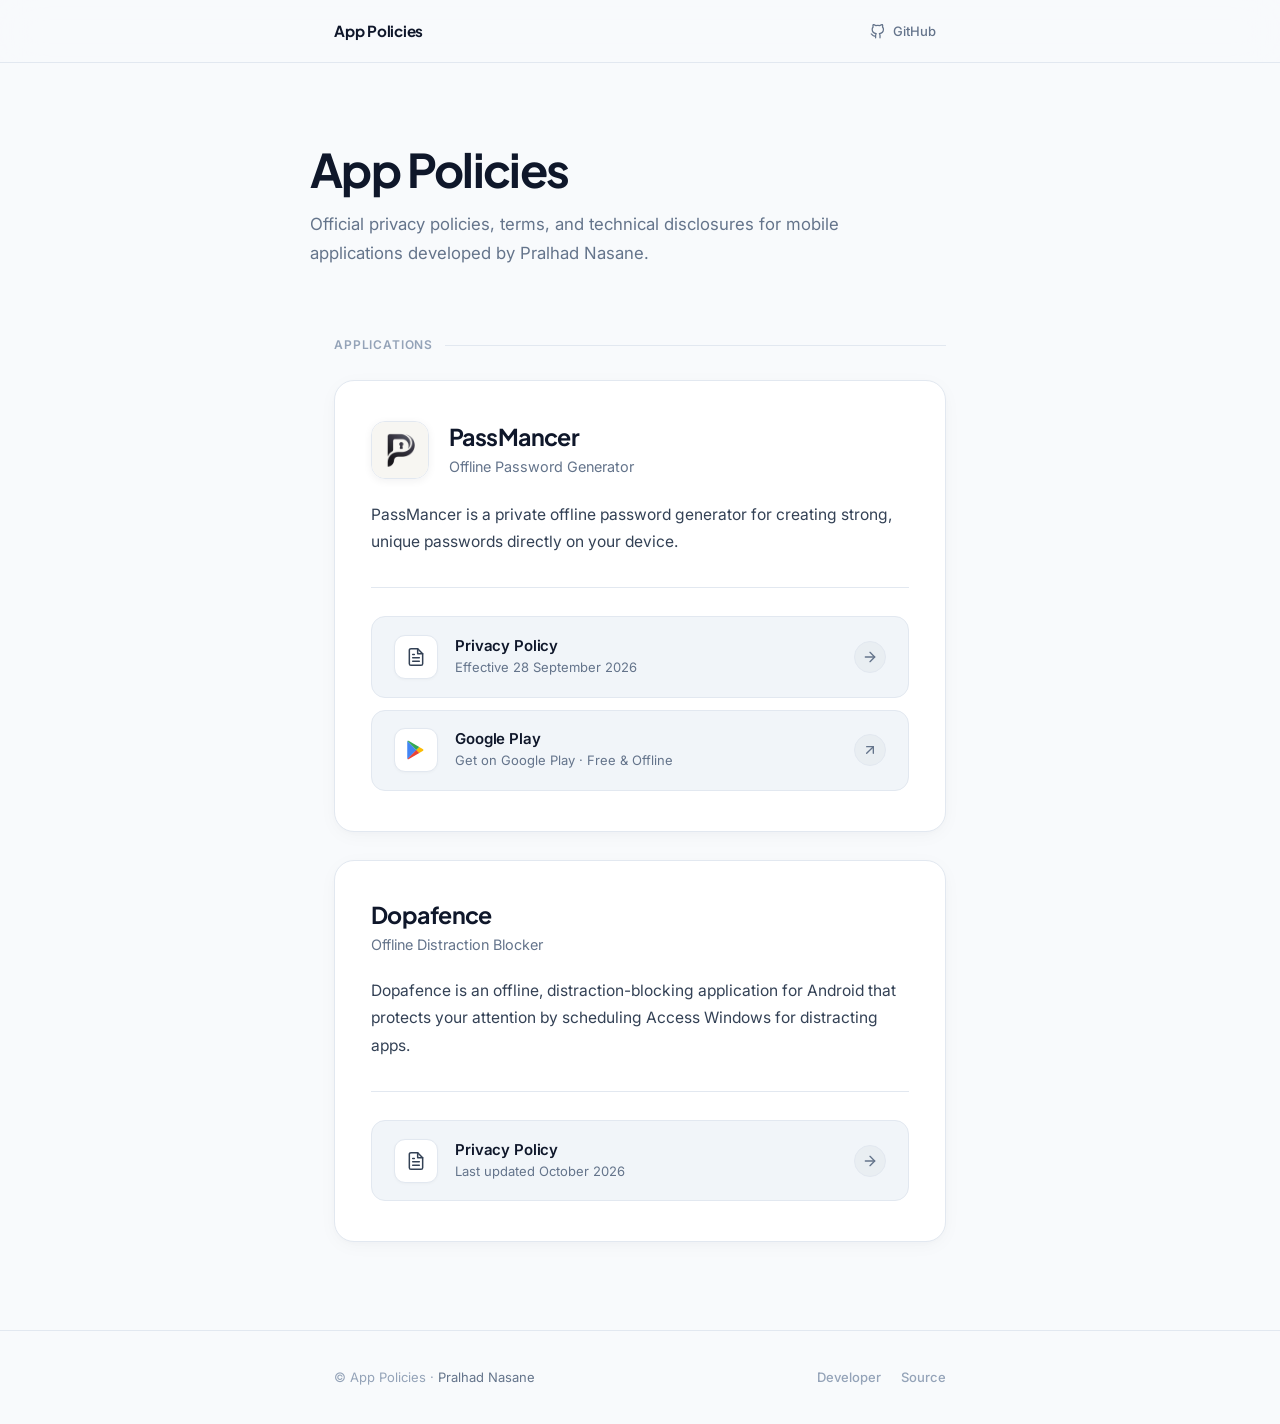
==== commit 10289108: "feat: add Dopafence app card and privacy policy page" ====
--- a/index.html
+++ b/index.html
@@ -113,6 +113,44 @@
       </nav>
     </article>
 
+    <!-- Dopafence Application Showcase Card -->
+    <article class="app-card">
+      <div class="app-card-header">
+        <div class="app-card-title-group">
+          <h2 class="app-name">Dopafence</h2>
+          <p class="app-tagline">Offline Distraction Blocker</p>
+        </div>
+      </div>
+
+      <p class="app-desc">Dopafence is an offline, distraction-blocking application for Android that protects your attention by scheduling Access Windows for distracting apps.</p>
+
+      <nav class="actions" aria-label="Dopafence Links">
+        <a href="./dopafence/privacy-policy/index.html" class="action-row">
+          <div class="action-row-left">
+            <div class="action-icon" aria-hidden="true">
+              <svg xmlns="http://www.w3.org/2000/svg" width="20" height="20" viewBox="0 0 24 24" fill="none" stroke="currentColor" stroke-width="1.8" stroke-linecap="round" stroke-linejoin="round">
+                <path d="M14 2H6a2 2 0 0 0-2 2v16a2 2 0 0 0 2 2h12a2 2 0 0 0 2-2V8z"></path>
+                <polyline points="14 2 14 8 20 8"></polyline>
+                <line x1="16" y1="13" x2="8" y2="13"></line>
+                <line x1="16" y1="17" x2="8" y2="17"></line>
+                <polyline points="10 9 9 9 8 9"></polyline>
+              </svg>
+            </div>
+            <div class="action-text">
+              <span class="action-title">Privacy Policy</span>
+              <span class="action-meta">Last updated October 2026</span>
+            </div>
+          </div>
+          <div class="action-arrow" aria-hidden="true">
+            <svg xmlns="http://www.w3.org/2000/svg" width="16" height="16" viewBox="0 0 24 24" fill="none" stroke="currentColor" stroke-width="2" stroke-linecap="round" stroke-linejoin="round">
+              <line x1="5" y1="12" x2="19" y2="12"></line>
+              <polyline points="12 5 19 12 12 19"></polyline>
+            </svg>
+          </div>
+        </a>
+      </nav>
+    </article>
+
   </main>
 
   <!-- Site Footer -->
--- a/styles.css
+++ b/styles.css
@@ -1,31 +1,22 @@
-/* ==========================================================================
-   App Policies Portal — Calm, Elegant & Minimal Design System
-   Crisp Cool-Mist & Slate Neutral Aesthetic (Zero Warm/Skin Tones)
-   ========================================================================== */
-
 :root {
   --font-display: 'Plus Jakarta Sans', -apple-system, BlinkMacSystemFont, 'Segoe UI', sans-serif;
   --font-body: 'Inter', -apple-system, BlinkMacSystemFont, 'Segoe UI', sans-serif;
 
-  /* Crisp, Calming Slate / Neutral Palette */
-  --ink-primary: #0f172a;      /* Deep rich slate */
-  --ink-secondary: #334155;    /* Clear readable charcoal slate */
-  --ink-muted: #64748b;        /* Calm balanced cool gray */
-  --ink-faint: #94a3b8;        /* Soft metadata slate */
-  --ink-tertiary: #cbd5e1;     /* Subtle borders & chevrons */
-
-  /* Serene Surface Rhythm: Matched with PassMancer Policy Palette */
-  --canvas-bg: #f8fafc;        /* Exact match with PassMancer Policy bg-page (#f8fafc) */
-  --card-surface: #ffffff;     /* Floating pristine white surface */
-  --card-nested: #f1f5f9;      /* Exact match with PassMancer Policy bg-subtle (#f1f5f9) */
+  --ink-primary: #0f172a;      
+  --ink-secondary: #334155;    
+  --ink-muted: #64748b;        
+  --ink-faint: #94a3b8;        
+  --ink-tertiary: #cbd5e1;     
+
+  --canvas-bg: #f8fafc;        
+  --card-surface: #ffffff;     
+  --card-nested: #f1f5f9;      
   --card-nested-hover: #ffffff;
 
-  /* Crisp Slate Borders */
-  --border-hairline: #e2e8f0;  /* Exact match with PassMancer border-light (#e2e8f0) */
-  --border-subtle: #cbd5e1;    /* Exact match with PassMancer border-hover (#cbd5e1) */
+  --border-hairline: #e2e8f0;  
+  --border-subtle: #cbd5e1;    
   --border-active: #94a3b8;
 
-  /* Diffuse, Gentle Slate Shadows */
   --shadow-card: 0 4px 20px -2px rgba(15, 23, 42, 0.04), 0 2px 6px -1px rgba(15, 23, 42, 0.02);
   --shadow-card-hover: 0 12px 36px -4px rgba(15, 23, 42, 0.08), 0 4px 12px -2px rgba(15, 23, 42, 0.03);
   --shadow-row-hover: 0 4px 16px rgba(15, 23, 42, 0.05);
@@ -199,6 +190,10 @@
   padding: 2.5rem 2.25rem;
   box-shadow: var(--shadow-card);
   transition: all 0.25s var(--ease-calm);
+}
+
+.app-card:not(:last-child) {
+  margin-bottom: 1.75rem;
 }
 
 .app-card:hover {
@@ -254,7 +249,7 @@
   font-weight: 400;
 }
 
-/* ─── Action Rows (Breathable, Perfectly Aligned) ─── */
+/* ─── Action Rows ─── */
 .actions {
   display: flex;
   flex-direction: column;
